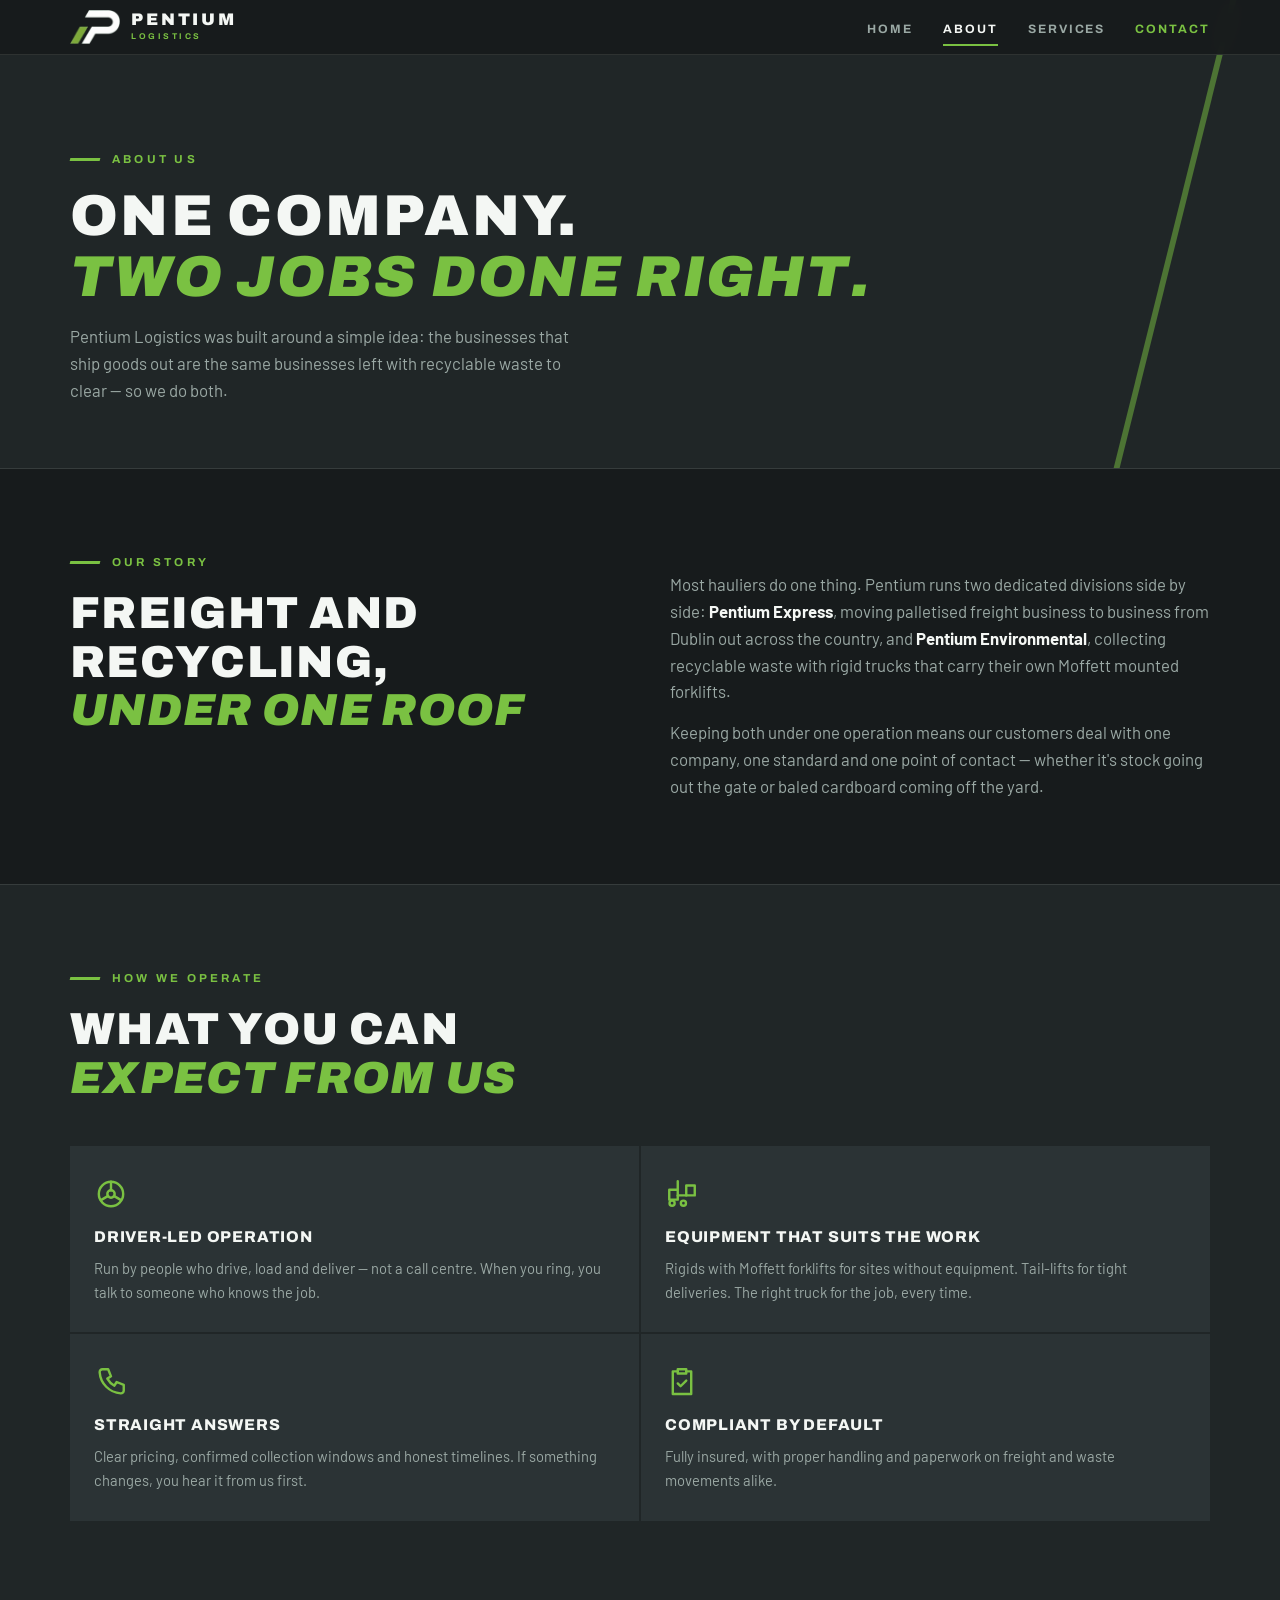
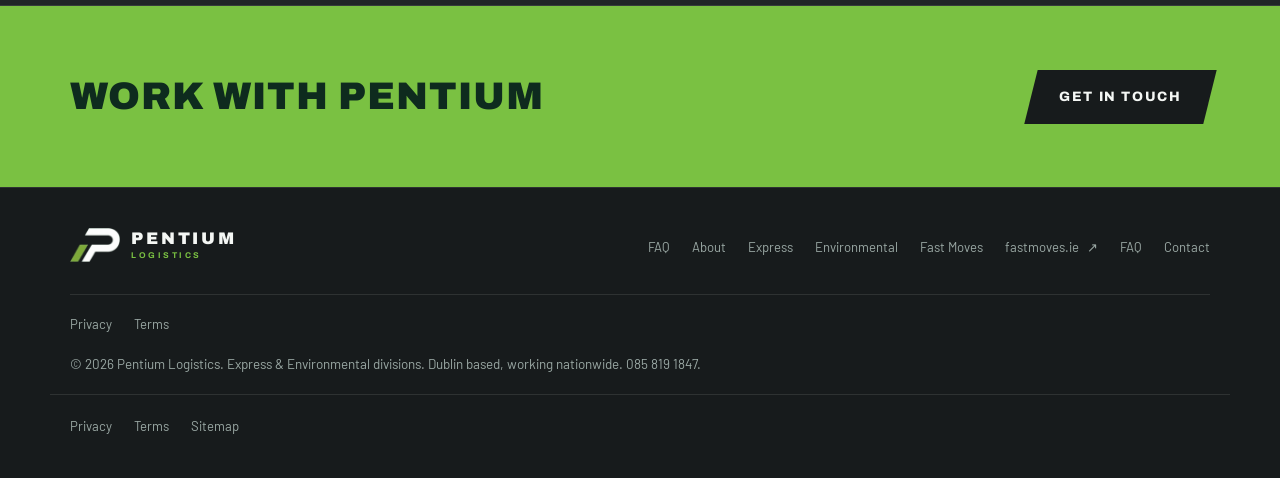
==== about.html @ 3af0d325 "Add Pentium Logistics website Ten-page static site for Pentium Logistics: pallet distribution, Moffe" ====
<!DOCTYPE html>
<html lang="en-IE">
<head>
<meta charset="utf-8">
<meta name="viewport" content="width=device-width, initial-scale=1.0, viewport-fit=cover">
<title>About Pentium Logistics | Own Fleet, Own Drivers, Dublin</title>
<meta name="description" content="Two divisions under one operation: palletised freight and recyclable waste logistics. Driver-led, fully insured, Dublin based and working nationwide.">
<link rel="canonical" href="https://www.pentiumlogistics.ie/about.html">
<meta name="theme-color" content="#171b1c">
<meta property="og:type" content="website">
<meta property="og:locale" content="en_IE">
<meta property="og:site_name" content="Pentium Logistics">
<meta property="og:title" content="About Pentium Logistics | Own Fleet, Own Drivers, Dublin">
<meta property="og:description" content="Two divisions under one operation: palletised freight and recyclable waste logistics. Driver-led, fully insured, Dublin based and working nationwide.">
<meta property="og:url" content="https://www.pentiumlogistics.ie/about.html">
<meta name="twitter:card" content="summary_large_image">
<link rel="icon" type="image/png" href="assets/favicon.png">
<link rel="preconnect" href="https://fonts.googleapis.com">
<link rel="preconnect" href="https://fonts.gstatic.com" crossorigin>
<link href="https://fonts.googleapis.com/css2?family=Archivo:wdth,wght@100,400..900;125,600..900&family=Barlow:wght@400;500;600&display=swap" rel="stylesheet">
<link rel="stylesheet" href="assets/styles.css">
<script type="application/ld+json">{
  "@context":"https://schema.org","@type":"LocalBusiness","@id":"https://www.pentiumlogistics.ie/#business",
  "name":"Pentium Logistics",
  "description":"B2B pallet distribution, Moffett collections and recyclable waste logistics. Dublin based, working nationwide.",
  "url":"https://www.pentiumlogistics.ie/","telephone":"+353858191847","email":"info@pentiumlogistics.ie",
  "address":{"@type":"PostalAddress","addressLocality":"Dublin","addressCountry":"IE"},
  "areaServed":{"@type":"Country","name":"Ireland"},
  "openingHoursSpecification":[{"@type":"OpeningHoursSpecification","dayOfWeek":["Monday","Tuesday","Wednesday","Thursday","Friday"],"opens":"08:00","closes":"18:00"}],
  "knowsAbout":["Pallet distribution","Moffett mounted forklift collections","Recyclable waste logistics","Tail lift delivery"]
}</script>
</head>
<body>
<a class="skip" href="#main">Skip to content</a>
<svg width="0" height="0" style="position:absolute" aria-hidden="true"><defs>
<g id="i-recycle"><g transform="translate(12,12)">
  <path d="M-7 4.2h7.6"/><path d="M0.6 4.2l-2.5-2.6M0.6 4.2l-2.5 2.6"/>
  <g transform="rotate(120)"><path d="M-7 4.2h7.6"/><path d="M0.6 4.2l-2.5-2.6M0.6 4.2l-2.5 2.6"/></g>
  <g transform="rotate(240)"><path d="M-7 4.2h7.6"/><path d="M0.6 4.2l-2.5-2.6M0.6 4.2l-2.5 2.6"/></g>
</g></g>
<g id="i-truck"><path d="M2 6h11v11H2z"/><path d="M13 10h4l4 4v3h-8z"/><circle cx="7" cy="18" r="2"/><circle cx="17" cy="18" r="2"/></g>
<g id="i-forklift"><path d="M9 3v13H3v-7h6"/><path d="M9 13h6"/><path d="M15 6h6v7h-6z"/><circle cx="5" cy="18.5" r="1.8"/><circle cx="13" cy="18.5" r="1.8"/></g>
<g id="i-swap"><path d="M3 8h15l-4-4"/><path d="M21 16H6l4 4"/></g>
<g id="i-shield"><path d="M12 3l7 3v5c0 4.6-3 7.7-7 9-4-1.3-7-4.4-7-9V6z"/><path d="M9 12l2 2 4-4"/></g>
<g id="i-wheel"><circle cx="12" cy="12" r="8.6"/><circle cx="12" cy="12" r="2.6"/><path d="M12 3.4v6M4.9 16.3l5.1-3M19.1 16.3l-5.1-3"/></g>
<g id="i-phone"><path d="M6 3h4l2 5-2.6 1.6a12.5 12.5 0 0 0 5 5L16 12l5 2v4a2 2 0 0 1-2.2 2A16 16 0 0 1 4 5.2 2 2 0 0 1 6 3z"/></g>
<g id="i-clipboard"><path d="M9 3h6v3H9z"/><path d="M9 4.5H5.5v16h13v-16H15"/><path d="M9 13l2 2 4-4"/></g>
<g id="i-store"><path d="M4.5 9.5h15v11h-15z"/><path d="M3 9.5L5 5h14l2 4.5"/><path d="M9.5 20.5v-6h5v6"/></g>
<g id="i-factory"><path d="M3 20.5V11l5.5 3.5V11L14 14.5V7h7v13.5z"/><path d="M17 11.5h2M17 15.5h2"/></g>
<g id="i-warehouse"><path d="M3.5 20.5V9L12 4l8.5 5v11.5z"/><path d="M8 20.5v-7h8v7"/><path d="M8 16.5h8"/></g>
<g id="i-pallet"><path d="M7.5 3.5h9v7h-9z"/><path d="M12 3.5v7"/><path d="M3 14h18M3 18.5h18M6 14v4.5M18 14v4.5"/></g>
<g id="i-home"><path d="M4 11l8-6.5 8 6.5v9.5H4z"/><path d="M10 20.5V15h4v5.5"/></g>
<g id="i-hardhat"><path d="M3.5 17.5h17"/><path d="M5.5 15.5v-2a6.5 6.5 0 0 1 13 0v2z"/><path d="M10 7.6V4.5h4v3.1"/></g>
<g id="i-phone2"><path d="M6 3h4l2 5-2.6 1.6a12.5 12.5 0 0 0 5 5L16 12l5 2v4a2 2 0 0 1-2.2 2A16 16 0 0 1 4 5.2 2 2 0 0 1 6 3z"/></g>
<g id="i-wa"><path d="M3.5 20.5l1.4-4.6A8.2 8.2 0 1 1 8.4 19z"/><path d="M8.6 8.4h1.6l1 2.3-1.1.8a5.6 5.6 0 0 0 2.4 2.4l.8-1.1 2.3 1v1.6c0 .6-.5 1.1-1.2 1a8 8 0 0 1-6.8-6.8c-.1-.7.4-1.2 1-1.2z"/></g>
<g id="i-mail"><path d="M3.5 5.5h17v13h-17z"/><path d="M3.5 6.5l8.5 6.5 8.5-6.5"/></g>
<g id="i-clock"><circle cx="12" cy="12" r="8.6"/><path d="M12 6.8V12l3.4 2.4"/></g>
<g id="i-question"><circle cx="12" cy="12" r="8.6"/><path d="M9.6 9.6a2.5 2.5 0 1 1 3.3 2.4c-.6.2-.9.8-.9 1.4v.5"/><path d="M12 17.2h.01"/></g>
</defs></svg>
<nav aria-label="Main">
  <div class="nav-in">
    <a class="logo" href="index.html" aria-label="Pentium Logistics home">
      <img src="assets/pentium-mark.png" alt="" width="106" height="72">
      <span class="word"><b>PENTIUM</b><i>LOGISTICS</i></span>
    </a>
    <button class="burger" aria-expanded="false" aria-label="Menu"><span></span><span></span><span></span></button>
    <ul class="nav-links">
      <li><a href="index.html">Home</a></li>
      <li><a href="about.html" class="on" aria-current="page">About</a></li>
      <li><a href="services.html">Services</a></li>
      <li class="cta"><a href="contact.html">Contact</a></li>
    </ul>
  </div>
</nav>

<main id="main">

<header class="page-head">
  <div class="wrap">
    <div class="eyebrow">About us</div>
    <h1>One company.<br><em>Two jobs done right.</em></h1>
    <p>Pentium Logistics was built around a simple idea: the businesses that ship goods out are the same businesses left with recyclable waste to clear &mdash; so we do both.</p>
  </div>
</header>

<section>
  <div class="wrap two">
    <div class="rv">
      <div class="eyebrow">Our story</div>
      <h2 class="sec">Freight and recycling,<br><em>under one roof</em></h2>
    </div>
    <div class="rv">
      <p class="lede" style="max-width:none">Most hauliers do one thing. Pentium runs two dedicated divisions side by side: <strong style="color:var(--white)">Pentium Express</strong>, moving palletised freight business to business from Dublin out across the country, and <strong style="color:var(--white)">Pentium Environmental</strong>, collecting recyclable waste with rigid trucks that carry their own Moffett mounted forklifts.</p>
      <p class="lede" style="max-width:none;margin-top:14px">Keeping both under one operation means our customers deal with one company, one standard and one point of contact &mdash; whether it's stock going out the gate or baled cardboard coming off the yard.</p>
    </div>
  </div>
</section>

<section class="sec-alt">
  <div class="wrap">
    <div class="rv">
      <div class="eyebrow">How we operate</div>
      <h2 class="sec">What you can<br><em>expect from us</em></h2>
    </div>
    <div class="cards c2">
      <div class="card rv"><svg class="ico" viewBox="0 0 24 24" aria-hidden="true"><use href="#i-wheel"/></svg><h3>Driver-led operation</h3><p>Run by people who drive, load and deliver &mdash; not a call centre. When you ring, you talk to someone who knows the job.</p></div>
      <div class="card rv"><svg class="ico" viewBox="0 0 24 24" aria-hidden="true"><use href="#i-forklift"/></svg><h3>Equipment that suits the work</h3><p>Rigids with Moffett forklifts for sites without equipment. Tail-lifts for tight deliveries. The right truck for the job, every time.</p></div>
      <div class="card rv"><svg class="ico" viewBox="0 0 24 24" aria-hidden="true"><use href="#i-phone"/></svg><h3>Straight answers</h3><p>Clear pricing, confirmed collection windows and honest timelines. If something changes, you hear it from us first.</p></div>
      <div class="card rv"><svg class="ico" viewBox="0 0 24 24" aria-hidden="true"><use href="#i-clipboard"/></svg><h3>Compliant by default</h3><p>Fully insured, with proper handling and paperwork on freight and waste movements alike.</p></div>
    </div>
  </div>
</section>

<div class="cta-band">
  <div class="wrap">
    <h2>Work with Pentium</h2>
    <a class="btn" href="contact.html"><span>Get in touch</span></a>
  </div>
</div>
</main>

<template id="quote-block">
<section class="sec-alt">
  <div class="wrap">
    <div class="rv">
      <div class="eyebrow">Get a price</div>
      <h2 class="sec">Need something moved?<br><em>Tell us what, where and when.</em></h2>
    </div>
    <div class="quote-wrap">
      <div class="rv">
        <p class="lede">Fill in what you know and send it straight to us on WhatsApp or by email. If it's urgent, ring &mdash; you'll get a person, not a queue.</p>
        <div class="reach">
          <a href="tel:+353858191847"><svg viewBox="0 0 24 24" aria-hidden="true"><use href="#i-phone2"/></svg><span><span class="k">Call</span><span class="v">085 819 1847</span></span></a>
          <a href="https://wa.me/353858191847" target="_blank" rel="noopener noreferrer"><svg viewBox="0 0 24 24" aria-hidden="true"><use href="#i-wa"/></svg><span><span class="k">WhatsApp or text</span><span class="v">085 819 1847</span></span></a>
          <a href="mailto:info@pentiumlogistics.ie"><svg viewBox="0 0 24 24" aria-hidden="true"><use href="#i-mail"/></svg><span><span class="k">Email</span><span class="v">info@pentiumlogistics.ie</span></span></a>
        </div>
      </div>

      <form class="qform2 rv" novalidate>
        <div class="qgrid">
          <label>Your name<input type="text" name="name" autocomplete="name"></label>
          <label>Phone number<input type="tel" name="phone" autocomplete="tel" placeholder="So we can ring you back"></label>
          <label>Collection Eircode / postcode<input type="text" name="from" placeholder="e.g. D12 AB34"></label>
          <label>Delivery Eircode / postcode<input type="text" name="to" placeholder="e.g. T12 CD56"></label>
          <label>Number of pallets / items<input type="text" name="qty" placeholder="e.g. 3 pallets"></label>
          <label>Dimensions<input type="text" name="dims" placeholder="L &times; W &times; H"></label>
          <label>Approximate weight<input type="text" name="weight" placeholder="e.g. 600 kg"></label>
          <label>Collection date<input type="date" name="date"></label>
          <label>Tail lift required?
            <select name="taillift"><option value="">Not sure</option><option>Yes</option><option>No</option></select>
          </label>
          <label>Moffett required?
            <select name="moffett"><option value="">Not sure</option><option>Yes</option><option>No</option></select>
          </label>
          <label class="full">Photo of the load <span class="hint">&mdash; optional. Pick it here as a reminder, then attach it to your WhatsApp message.</span>
            <input type="file" name="photo" accept="image/*">
          </label>
          <label class="full">Anything else we should know<textarea name="notes" placeholder="Access, timings, fragile goods, anything awkward"></textarea></label>
        </div>
        <p class="qerr" role="alert" hidden></p>
        <div class="qsend">
          <button type="button" class="btn btn-wa btn-big" data-send="wa"><span>Send on WhatsApp</span></button>
        </div>
        <p class="qnote">Fastest way to reach us &mdash; it opens WhatsApp with your details filled in, so you can check them before sending. Prefer email? <a href="#" data-send="mail">Send it by email instead</a>.</p>
        <div class="qdone" role="status" hidden>
          <b>Sent to WhatsApp.</b>
          <p>If WhatsApp didn't open, ring us on <a href="tel:+353858191847">085 819 1847</a> or email <a href="mailto:info@pentiumlogistics.ie">info@pentiumlogistics.ie</a>.</p>
        </div>
      </form>
    </div>
  </div>
</section>
</template>
<footer>
  <div class="wrap foot">
    <a class="logo" href="index.html" aria-label="Back to home">
      <img src="assets/pentium-mark.png" alt="">
      <span class="word"><b>PENTIUM</b><i>LOGISTICS</i></span>
    </a>
    <ul class="foot-nav">
      <li><a href="faq.html">FAQ</a></li>
      <li><a href="about.html">About</a></li>
      <li><a href="express.html">Express</a></li>
      <li><a href="environmental.html">Environmental</a></li>
      <li><a href="fast-moves.html">Fast Moves</a></li>
      <li><a class="ext" href="https://www.fastmoves.ie/" target="_blank" rel="noopener noreferrer">fastmoves.ie</a></li>
      <li><a href="faq.html">FAQ</a></li>
      <li><a href="contact.html">Contact</a></li>
    </ul>
    <ul class="foot-nav" style="width:100%;margin-top:14px;padding-top:14px;border-top:1px solid var(--edge)">
      <li><a href="privacy.html">Privacy</a></li>
      <li><a href="terms.html">Terms</a></li>
    </ul>
    <small>&copy; 2026 Pentium Logistics. Express &amp; Environmental divisions. Dublin based, working nationwide. 085 819 1847.</small>
  </div>
  <div class="wrap foot legal">
    <ul class="foot-nav">
      <li><a href="privacy.html">Privacy</a></li>
      <li><a href="terms.html">Terms</a></li>
      <li><a href="sitemap.xml">Sitemap</a></li>
    </ul>
  </div>
</footer>

<div class="callbar">
  <a class="c1" href="tel:+353858191847">Call</a>
  <a class="c2" href="https://wa.me/353858191847" target="_blank" rel="noopener noreferrer">WhatsApp</a>
  <a class="c3" href="contact.html">Get a quote</a>
</div>
<script src="assets/site.js"></script>
</body>
</html>
---- assets/styles.css ----
:root{
  /* graphite ground — grey carries the page, green is the accent */
  --graphite:#171b1c; --slate:#202627; --steel:#2b3335; --iron:#394345;
  --fog:#9aa8a4; --edge:rgba(244,247,244,.10);
  /* brand greens, used deliberately */
  --forest:#0e2b1e; --moss:#16402c; --green:#7ac142; --green-line:rgba(122,193,66,.28);
  /* light band */
  --paper:#e9ecea; --card:#f7f9f7; --ink-d:#141a1b; --ink-m:#5b6663; --rule:#d2d8d4;
  --white:#f4f7f4; --slash:-14deg;
}
*{margin:0;padding:0;box-sizing:border-box}
html,body{max-width:100%;overflow-x:hidden}
html{scroll-behavior:smooth}
body{background:var(--graphite);color:var(--white);font-family:'Barlow',sans-serif;font-size:17px;line-height:1.6;-webkit-font-smoothing:antialiased;-webkit-text-size-adjust:100%}
::selection{background:var(--green);color:var(--graphite)}
h1,h2,h3,.disp{font-family:'Archivo',sans-serif;overflow-wrap:break-word;text-wrap:balance}
img{max-width:100%;display:block}
a{color:inherit}
.wrap{width:100%;max-width:1180px;margin:0 auto;padding:0 20px}
.eyebrow{font-family:'Archivo',sans-serif;font-weight:700;font-size:.72rem;letter-spacing:.28em;text-transform:uppercase;color:var(--green);display:flex;align-items:center;gap:12px;margin-bottom:18px}
.eyebrow::before{content:"";width:30px;height:3px;background:var(--green);transform:skewX(var(--slash));flex:none}
.btn{display:inline-block;font-family:'Archivo',sans-serif;font-weight:800;font-size:.85rem;letter-spacing:.12em;text-transform:uppercase;padding:16px 28px;text-decoration:none;transform:skewX(var(--slash));transition:background .2s,color .2s,border-color .2s;border:0;cursor:pointer}
.btn span{display:inline-block;transform:skewX(calc(var(--slash)*-1))}
.btn-green{background:var(--green);color:var(--graphite)}
.btn-green:hover{background:var(--white)}

/* nav */
nav{position:fixed;inset:0 0 auto 0;z-index:50;background:rgba(23,27,28,.92);backdrop-filter:blur(10px);border-bottom:1px solid var(--edge)}
.nav-in{max-width:1180px;margin:0 auto;padding:10px 20px;display:flex;align-items:center;justify-content:space-between;gap:14px}
.logo{display:flex;align-items:center;gap:11px;text-decoration:none;flex:none}
.logo img{height:34px;width:auto}
.logo .word{display:flex;flex-direction:column;line-height:1}
.logo b{font-family:'Archivo',sans-serif;font-weight:900;font-size:1.05rem;letter-spacing:.17em}
.logo i{font-style:normal;font-family:'Archivo',sans-serif;font-size:.52rem;font-weight:700;letter-spacing:.3em;color:var(--green);margin-top:4px}
.nav-links{display:flex;gap:30px;list-style:none;align-items:center}
.nav-links a{font-family:'Archivo',sans-serif;font-size:.76rem;font-weight:700;letter-spacing:.16em;text-transform:uppercase;text-decoration:none;color:var(--fog);transition:color .2s;padding:8px 0}
.nav-links a:hover,.nav-links a:focus-visible{color:var(--green)}
.nav-links a.on{color:var(--white);border-bottom:2px solid var(--green)}
.nav-links .cta a{color:var(--green)}
.burger{display:none;background:none;border:0;cursor:pointer;padding:10px;margin-right:-10px}
.burger span{display:block;width:24px;height:2px;background:var(--white);margin:5px 0;transition:transform .25s,opacity .25s}
.burger[aria-expanded="true"] span:nth-child(1){transform:translateY(7px) rotate(45deg)}
.burger[aria-expanded="true"] span:nth-child(2){opacity:0}
.burger[aria-expanded="true"] span:nth-child(3){transform:translateY(-7px) rotate(-45deg)}
@media(max-width:860px){
  .burger{display:block}
  .nav-links{position:fixed;top:57px;left:0;right:0;background:var(--slate);border-bottom:1px solid var(--edge);flex-direction:column;gap:0;padding:8px 0 14px;display:none}
  .nav-links.open{display:flex}
  .nav-links li{width:100%;text-align:center}
  .nav-links a{display:block;padding:14px 0;font-size:.88rem}
  .nav-links a.on{border-bottom:0;color:var(--green)}
}

/* page header (inner pages) */
.page-head{padding:150px 0 64px;background:var(--slate);border-bottom:1px solid var(--edge);position:relative;overflow:hidden}
.page-head::after{content:"";position:absolute;top:0;bottom:0;right:8%;width:6px;background:var(--green);opacity:.5;transform:skewX(var(--slash))}
.page-head h1{font-weight:900;font-size:clamp(2rem,7vw,3.6rem);letter-spacing:.04em;text-transform:uppercase;line-height:1.05}
.page-head h1 em{font-style:italic;color:var(--green)}
.page-head p{margin-top:16px;color:var(--fog);max-width:56ch;font-size:1.05rem}

section{padding:84px 0}
h2.sec{font-weight:900;font-size:clamp(1.7rem,5vw,2.8rem);letter-spacing:.03em;text-transform:uppercase;line-height:1.08}
h2.sec em{font-style:italic;color:var(--green)}
.lede{margin-top:18px;color:var(--fog);font-size:1.05rem;max-width:52ch}

/* hero */
.hero{min-height:100svh;display:flex;flex-direction:column;position:relative;overflow:hidden;background:var(--graphite)}
.hero-brand{padding:104px 20px 30px;text-align:center;position:relative;z-index:3}
.hero-brand .kicker{font-family:'Archivo',sans-serif;font-size:.66rem;font-weight:700;letter-spacing:.3em;text-transform:uppercase;color:var(--fog);margin-bottom:12px}
.hero-brand h1{font-weight:900;font-stretch:125%;font-size:clamp(2.2rem,9vw,5rem);letter-spacing:.1em;line-height:1}
.hero-brand h1 em{font-style:italic;color:var(--green)}
.hero-brand .strap{margin-top:14px;font-family:'Archivo',sans-serif;font-size:clamp(.6rem,2vw,.92rem);font-weight:700;letter-spacing:.26em;text-transform:uppercase;color:var(--fog);max-width:48ch;margin-inline:auto;line-height:1.7}
.hero-brand .strap b{color:var(--green);font-weight:700;margin:0 .2em}
@media(max-width:600px){.hero-brand .strap{letter-spacing:.18em;line-height:2.1}}
.split{flex:1;display:flex;position:relative;min-height:460px}
.half{flex:1;position:relative;display:flex;align-items:flex-end;padding:50px 5vw 64px;text-decoration:none;color:var(--white);transition:flex .45s cubic-bezier(.4,0,.2,1);overflow:hidden}
.half:hover,.half:focus-visible{flex:1.3}
.half .bg{position:absolute;inset:0;transition:transform .6s ease}
.half:hover .bg{transform:scale(1.03)}
/* Express reads steel; Environmental reads green — the colour tells you which division you're in */
.half-x .bg{background:repeating-linear-gradient(76deg,transparent 0 90px,rgba(244,247,244,.03) 90px 92px),linear-gradient(160deg,#394345 0%,var(--steel) 55%,#1b2122 100%)}
.half-e .bg{background:repeating-linear-gradient(76deg,transparent 0 90px,rgba(122,193,66,.05) 90px 92px),linear-gradient(200deg,#1a4a2f 0%,var(--moss) 55%,var(--forest) 100%)}
.split::after{content:"";position:absolute;top:-4%;bottom:-4%;left:50%;width:9px;background:var(--green);transform:translateX(-50%) rotate(14deg);z-index:2;box-shadow:0 0 36px rgba(122,193,66,.35)}
.half-in{position:relative;z-index:1;max-width:430px}
.tagchip{font-family:'Archivo',sans-serif;font-size:.66rem;font-weight:800;letter-spacing:.24em;text-transform:uppercase;margin-bottom:13px;display:inline-block;padding:7px 13px;transform:skewX(var(--slash))}
.tagchip span{display:inline-block;transform:skewX(calc(var(--slash)*-1))}
.half-x .tagchip{background:var(--white);color:var(--graphite)}
.half-e .tagchip{background:var(--green);color:var(--forest)}
.half h2{font-weight:900;font-size:clamp(1.6rem,4.5vw,2.7rem);letter-spacing:.04em;line-height:1.08;text-transform:uppercase}
.half-e h2{color:var(--green)}
.half p{margin-top:12px;color:var(--fog);font-size:1rem;max-width:38ch}
.half-e p{color:#b6c9b8}
.half .go{margin-top:20px;display:inline-flex;align-items:center;gap:10px;font-family:'Archivo',sans-serif;font-size:.75rem;font-weight:800;letter-spacing:.18em;text-transform:uppercase;color:var(--white)}
.half-e .go{color:var(--green)}
.half .go::after{content:"\2192";transition:transform .2s}
.half:hover .go::after{transform:translateX(6px)}
@media(max-width:860px){
  .hero{min-height:auto}
  .split{flex-direction:column;min-height:0}
  .half{padding:40px 20px 46px}
  .half:hover,.half:focus-visible{flex:1}
  .split::after{bottom:auto;left:0;right:0;width:100%;height:7px;transform:none;top:calc(50% - 3px)}
}

/* ticker */
.ticker{overflow:hidden;background:var(--green);border-top:1px solid var(--green);border-bottom:1px solid var(--green)}
.ticker-in{display:flex;width:max-content;animation:roll 38s linear infinite}
.ticker span{font-family:'Archivo',sans-serif;font-weight:800;font-size:.72rem;letter-spacing:.22em;text-transform:uppercase;color:var(--forest);padding:12px 0;white-space:nowrap;display:flex;align-items:center}
.ticker span::after{content:"";width:14px;height:3px;background:var(--forest);opacity:.55;transform:skewX(var(--slash));margin:0 26px}
@keyframes roll{to{transform:translateX(-50%)}}
@media(prefers-reduced-motion:reduce){.ticker-in{animation:none}}

/* stat strip */
.strip{border-top:1px solid var(--edge);border-bottom:1px solid var(--edge);background:var(--slate)}
.strip .wrap{display:grid;grid-template-columns:repeat(3,1fr)}
.strip .cell{padding:30px 24px;border-left:1px solid var(--edge)}
.strip .cell:first-child{border-left:0}
.strip .num{font-family:'Archivo',sans-serif;font-weight:900;font-style:italic;font-size:2rem;color:var(--green);line-height:1}
.strip .lbl{margin-top:6px;font-size:.86rem;color:var(--fog)}
@media(max-width:860px){.strip .wrap{grid-template-columns:1fr}.strip .cell{border-left:0;border-top:1px solid var(--edge)}.strip .cell:first-child{border-top:0}}

/* two-col */
.two{display:grid;grid-template-columns:1fr 1fr;gap:60px;align-items:start}
@media(max-width:900px){.two{grid-template-columns:1fr;gap:40px}}

/* ---------- light band: the three areas ---------- */
.areas{background:var(--paper);color:var(--ink-d);border-top:1px solid var(--rule);border-bottom:1px solid var(--rule)}
.areas .eyebrow{color:#4d7d22}
.areas .eyebrow::before{background:#4d7d22}
.areas h2.sec em{color:#4d7d22}
.areas .lede{color:var(--ink-m)}
.area-grid{margin-top:46px;display:grid;grid-template-columns:repeat(3,1fr);gap:20px;align-items:start}
.area-grid.two-up{grid-template-columns:repeat(2,1fr);max-width:860px}
@media(max-width:900px){.area-grid,.area-grid.two-up{grid-template-columns:1fr}}
.area{background:var(--card);border:1px solid var(--rule);border-top:4px solid var(--rule);display:flex;flex-direction:column;transition:border-color .25s,box-shadow .25s,transform .25s;cursor:pointer}
.area:hover{border-top-color:var(--green);box-shadow:0 14px 30px rgba(20,26,27,.10);transform:translateY(-3px)}
.area.open{border-top-color:var(--green);box-shadow:0 14px 30px rgba(20,26,27,.10)}
.area-art{background:#eef1ee;padding:26px 24px 18px;display:flex;justify-content:center;border-bottom:1px solid var(--rule)}
.area-art svg{width:100%;max-width:190px;height:auto}
.area-body{padding:26px 24px 22px;display:flex;flex-direction:column;gap:10px;flex:1}
.area-tag{font-family:'Archivo',sans-serif;font-size:.6rem;font-weight:800;letter-spacing:.26em;text-transform:uppercase;color:var(--ink-m)}
.area h3{font-weight:900;font-size:1.24rem;letter-spacing:.02em;text-transform:uppercase;color:var(--ink-d);line-height:1.15;min-height:2.3em}
.area-sum{color:var(--ink-m);font-size:.96rem}
.area-btn{margin-top:auto;align-self:flex-start;background:none;border:0;cursor:pointer;font-family:'Archivo',sans-serif;font-size:.72rem;font-weight:800;letter-spacing:.18em;text-transform:uppercase;color:#3f6d1a;display:inline-flex;align-items:center;gap:9px;padding:10px 0 2px}
.area-btn .chev{width:9px;height:9px;border-right:2.5px solid currentColor;border-bottom:2.5px solid currentColor;transform:rotate(45deg) translate(-2px,-2px);transition:transform .3s}
.area.open .area-btn .chev{transform:rotate(-135deg) translate(-3px,-3px)}
.area-btn .lbl-more{display:inline}
.area-btn .lbl-less{display:none}
.area.open .area-btn .lbl-more{display:none}
.area.open .area-btn .lbl-less{display:inline}
.area-panel{display:grid;grid-template-rows:0fr;transition:grid-template-rows .35s ease}
.area.open .area-panel{grid-template-rows:1fr}
.area-panel-in{overflow:hidden}
.area-detail{padding:0 24px 26px;cursor:default}
.area-detail hr{border:0;border-top:1px solid var(--rule);margin:0 0 18px}
.area-detail h4{font-family:'Archivo',sans-serif;font-size:.64rem;font-weight:800;letter-spacing:.24em;text-transform:uppercase;color:var(--ink-m);margin-bottom:10px}
.area-detail ul{list-style:none;display:grid;gap:9px;margin-bottom:16px}
.area-detail li{position:relative;padding-left:19px;font-size:.94rem;color:var(--ink-m)}
.area-detail li::before{content:"";position:absolute;left:0;top:.62em;width:9px;height:3px;background:var(--green);transform:skewX(var(--slash))}
.area-detail li b{color:var(--ink-d);font-weight:600}
.area-detail p{font-size:.94rem;color:var(--ink-m);margin-bottom:16px}
.area-detail .go{font-family:'Archivo',sans-serif;font-size:.72rem;font-weight:800;letter-spacing:.18em;text-transform:uppercase;text-decoration:none;color:#3f6d1a;border-bottom:2px solid var(--green);padding-bottom:3px}
.area-detail .go:hover{color:var(--ink-d)}

/* service list */
.svc-list{list-style:none;display:grid;gap:2px}
.svc-list li{background:var(--slate);padding:20px 22px;display:grid;gap:4px;border-left:4px solid transparent;transition:border-color .2s,background .2s}
.svc-list li:hover{border-left-color:var(--green);background:var(--steel)}
.svc-list b{font-family:'Archivo',sans-serif;font-weight:800;letter-spacing:.05em;font-size:.93rem;text-transform:uppercase}
.svc-list span{color:var(--fog);font-size:.94rem}
.sec-alt{background:var(--slate);border-top:1px solid var(--edge);border-bottom:1px solid var(--edge)}
.sec-alt .svc-list li{background:var(--steel)}
.sec-alt .svc-list li:hover{background:var(--iron)}
/* the Environmental section keeps the brand green ground */
.sec-green{background:var(--forest);border-top:1px solid var(--green-line);border-bottom:1px solid var(--green-line)}
.sec-green .svc-list li{background:var(--moss)}
.sec-green .svc-list li:hover{background:#1a4a32}
.sec-green .lede{color:#b6c9b8}

/* cards */
.cards{display:grid;grid-template-columns:repeat(4,1fr);gap:2px;margin-top:44px}
.cards .card{background:var(--slate);padding:28px 24px;border-top:3px solid transparent;transition:border-color .2s,background .2s}
.cards .card:hover{border-top-color:var(--green);background:var(--steel)}

.cards .ico{width:34px;height:34px;color:var(--green);margin-bottom:13px;display:block}
.cards .ico use{fill:none;stroke:currentColor;stroke-width:1.7;stroke-linecap:round;stroke-linejoin:round}
.cards .glyph{font-family:'Archivo',sans-serif;font-weight:900;font-style:italic;color:var(--green);font-size:1.35rem;margin-bottom:10px}
.cards h3{font-size:.98rem;font-weight:800;letter-spacing:.05em;text-transform:uppercase;margin-bottom:8px}
.cards p{color:var(--fog);font-size:.92rem}
.cards.c2{grid-template-columns:1fr 1fr}
.sec-alt .cards .card{background:var(--steel)}
.sec-alt .cards .card:hover{background:var(--iron)}
@media(max-width:900px){.cards{grid-template-columns:1fr 1fr}}
@media(max-width:560px){.cards,.cards.c2{grid-template-columns:1fr}}

/* division wordmark */
.wordmark{background:var(--forest);border:1px solid var(--green-line);padding:26px 28px;margin-bottom:26px}
.wordmark img{width:100%;max-width:360px}

/* CTA band */
.cta-band{background:var(--green);color:var(--forest);padding:64px 0}
.cta-band .wrap{display:flex;align-items:center;justify-content:space-between;gap:26px;flex-wrap:wrap}
.cta-band h2{font-weight:900;font-size:clamp(1.5rem,4.5vw,2.4rem);text-transform:uppercase;letter-spacing:.03em;line-height:1.1}
.cta-band .btn{background:var(--graphite);color:var(--white)}
.cta-band .btn:hover{background:var(--steel)}

/* contact */
.c-lines{margin-top:30px;display:grid;gap:18px}
.c-lines .line{display:grid;gap:2px}
.c-lines .k{font-family:'Archivo',sans-serif;font-size:.66rem;font-weight:800;letter-spacing:.26em;text-transform:uppercase;color:var(--green)}
.c-lines .v{font-size:1.12rem;font-weight:600;text-decoration:none;overflow-wrap:anywhere}
a.v:hover{color:var(--green)}
.qform{background:var(--slate);padding:32px 26px;display:grid;gap:15px;border-top:5px solid var(--green)}
.qform label{display:grid;gap:6px;font-family:'Archivo',sans-serif;font-size:.66rem;font-weight:800;letter-spacing:.22em;text-transform:uppercase;color:var(--fog)}
.qform input,.qform select,.qform textarea{background:var(--steel);border:1px solid transparent;color:var(--white);padding:13px 14px;font-family:'Barlow',sans-serif;font-size:1rem;border-radius:0;width:100%}
.qform input:focus,.qform select:focus,.qform textarea:focus{outline:none;border-color:var(--green)}
.qform textarea{resize:vertical;min-height:110px}

/* footer */
footer{padding:40px 0;border-top:1px solid var(--edge);background:var(--graphite)}
.foot{display:flex;justify-content:space-between;align-items:center;gap:18px;flex-wrap:wrap}
.foot small{color:var(--fog);font-size:.84rem}
.foot-nav{display:flex;gap:22px;list-style:none;flex-wrap:wrap}
.foot-nav a{font-size:.82rem;color:var(--fog);text-decoration:none}
.foot-nav a:hover{color:var(--green)}

/* reveal */
.rv{opacity:0;transform:translateY(24px);transition:opacity .7s ease,transform .7s ease}
.rv.in{opacity:1;transform:none}
@media(prefers-reduced-motion:reduce){*{transition:none!important;animation:none!important}.rv{opacity:1;transform:none}html{scroll-behavior:auto}}
:focus-visible{outline:2px solid var(--green);outline-offset:3px}
.areas :focus-visible{outline-color:#3f6d1a}

/* services index */
.paths{display:grid;grid-template-columns:repeat(3,1fr);gap:2px;margin-top:44px}
@media(max-width:900px){.paths{grid-template-columns:1fr}}
.path{background:var(--slate);padding:34px 28px;display:flex;flex-direction:column;gap:12px;text-decoration:none;border-top:3px solid transparent;transition:background .25s,border-color .25s,transform .25s}
.path:hover{background:var(--steel);border-top-color:var(--green);transform:translateY(-3px)}
.path.env{background:var(--moss)}
.path.env:hover{background:#1a4a32}
.path .n{font-family:'Archivo',sans-serif;font-size:.6rem;font-weight:800;letter-spacing:.26em;text-transform:uppercase;color:var(--fog)}
.path h3{font-weight:900;font-size:1.3rem;letter-spacing:.03em;text-transform:uppercase;line-height:1.15}
.path.env h3{color:var(--green)}
.path p{color:var(--fog);font-size:.95rem}
.path .go{margin-top:auto;padding-top:14px;font-family:'Archivo',sans-serif;font-size:.72rem;font-weight:800;letter-spacing:.18em;text-transform:uppercase;color:var(--green);display:inline-flex;align-items:center;gap:9px}
.path .go::after{content:"\2192";transition:transform .2s}
.path:hover .go::after{transform:translateX(6px)}
/* division page headers */
.page-head.env{background:var(--forest)}
.page-head.env::after{opacity:.9}
.page-head .wordmark{max-width:340px;margin-bottom:24px}
.backlink{display:inline-flex;align-items:center;gap:9px;font-family:'Archivo',sans-serif;font-size:.7rem;font-weight:800;letter-spacing:.18em;text-transform:uppercase;color:var(--fog);text-decoration:none;margin-bottom:22px}
.backlink::before{content:"\2190"}
.backlink:hover{color:var(--green)}

/* van intro: dusk road scene, the van drives in then drags the page open behind it */
html.intro-on,html.intro-on body{overflow:hidden}
#intro{position:fixed;inset:0;z-index:200;overflow:hidden;background:linear-gradient(#06090a 0%,#0b1214 42%,#16241e 62%,#1d3226 70%,#1d3226 100%);animation:curtain 2.4s linear forwards;will-change:transform}
#intro .glow{position:absolute;left:0;right:0;bottom:30%;height:34vh;background:radial-gradient(58% 100% at 50% 100%,rgba(122,193,66,.34),rgba(122,193,66,.10) 42%,transparent 74%)}
#intro .skyline{position:absolute;left:0;right:0;bottom:30%;width:100%;height:16vh;fill:#050b0a;opacity:1}
#intro .stars{position:absolute;left:0;right:0;top:0;height:52%;background-image:radial-gradient(1.6px 1.6px at 12% 22%,rgba(244,247,244,.55),transparent),radial-gradient(1.4px 1.4px at 28% 12%,rgba(244,247,244,.4),transparent),radial-gradient(1.8px 1.8px at 46% 30%,rgba(244,247,244,.45),transparent),radial-gradient(1.4px 1.4px at 63% 16%,rgba(244,247,244,.35),transparent),radial-gradient(1.7px 1.7px at 78% 26%,rgba(244,247,244,.5),transparent),radial-gradient(1.4px 1.4px at 90% 14%,rgba(244,247,244,.32),transparent)}
#intro .ground{position:absolute;left:0;right:0;bottom:0;height:30%;background:linear-gradient(#242c2e,#151b1c);border-top:3px solid #38423f}
#intro .kerb{position:absolute;left:0;right:0;bottom:30%;height:8px;background:repeating-linear-gradient(90deg,#7ac142 0 26px,#2b3335 26px 52px);opacity:.30}
#intro .dashes{position:absolute;left:-60%;right:-60%;bottom:9%;height:8px;background:repeating-linear-gradient(90deg,rgba(244,247,244,.62) 0 70px,transparent 70px 170px);animation:dash .55s linear infinite}
#intro-van{position:fixed;bottom:14%;left:0;z-index:201;width:min(80vw,680px);animation:drive 2.4s linear forwards;pointer-events:none;will-change:transform}
#intro-van svg{width:100%;height:auto;display:block;filter:drop-shadow(0 22px 26px rgba(0,0,0,.55))}
#intro-van .wheel{transform-box:fill-box;transform-origin:center;animation:spin .38s linear infinite}
@keyframes dash{to{transform:translateX(-170px)}}
@keyframes drive{
  0%{transform:translateX(-135%);animation-timing-function:cubic-bezier(.16,.7,.4,1)}
  30%{transform:translateX(0);animation-timing-function:cubic-bezier(.5,0,.32,1)}
  100%{transform:translateX(101vw)}
}
@keyframes curtain{
  0%,30%{transform:translateX(0);animation-timing-function:cubic-bezier(.5,0,.32,1)}
  100%{transform:translateX(101vw)}
}
@keyframes spin{to{transform:rotate(360deg)}}
@media(prefers-reduced-motion:reduce){#intro,#intro-van{display:none}}

/* sister company */
.btn-ghost{border:2px solid rgba(244,247,244,.45);color:var(--white)}
.btn-ghost:hover{border-color:var(--green);color:var(--green)}
.sister{background:var(--slate);border-top:1px solid var(--edge);border-bottom:1px solid var(--edge)}
.sister-grid{display:grid;grid-template-columns:1.05fr .95fr;gap:48px;align-items:center;margin-top:34px}
@media(max-width:900px){.sister-grid{grid-template-columns:1fr;gap:32px}}
.sister-card{display:block;text-decoration:none;background:var(--graphite);border:1px solid var(--edge);transition:border-color .25s,transform .25s,box-shadow .25s}
.sister-card:hover{border-color:var(--green);transform:translateY(-4px);box-shadow:0 18px 40px rgba(0,0,0,.38)}
.sister-card .shot{overflow:hidden;border-bottom:1px solid var(--edge)}
.sister-card .shot img{width:100%;transition:transform .55s ease}
.sister-card:hover .shot img{transform:scale(1.035)}
.sister-body{padding:22px 24px 24px;display:grid;gap:11px}
.sister-body .row{display:flex;align-items:center;justify-content:space-between;gap:14px}
.brk{font-family:'Archivo',sans-serif;font-weight:800;font-size:.82rem;letter-spacing:.2em;text-transform:uppercase;color:var(--green)}
.arrow{color:var(--green);font-size:1.15rem;line-height:1;transition:transform .2s}
.sister-card:hover .arrow{transform:translate(4px,-4px)}
.sister-body p{color:var(--fog);font-size:.95rem}
.visit{font-family:'Archivo',sans-serif;font-size:.72rem;font-weight:800;letter-spacing:.16em;text-transform:uppercase;color:var(--white);border-bottom:2px solid var(--green);padding-bottom:3px;justify-self:start}
.ext{display:inline-flex;align-items:center;gap:8px}
.ext::after{content:"\2197"}

/* hero CTA row */
.hero-cta{display:flex;gap:12px;justify-content:center;flex-wrap:wrap;margin-top:26px}
.hero-cta .btn{padding:14px 24px;font-size:.8rem}
.btn-wa{background:#25d366;color:#08301a}
.btn-wa:hover{background:#4ae287}
.btn-line{border:2px solid var(--green);color:var(--green)}
.btn-line:hover{background:var(--green);color:var(--forest)}

/* fleet */
.fleet{display:grid;grid-template-columns:repeat(5,1fr);gap:2px;margin-top:44px}
@media(max-width:1000px){.fleet{grid-template-columns:repeat(2,1fr)}}
@media(max-width:560px){.fleet{grid-template-columns:1fr}}
.fleet-card{background:var(--slate);padding:22px 20px 24px;display:flex;flex-direction:column;gap:10px;border-top:3px solid transparent;transition:background .2s,border-color .2s}
.fleet-card:hover{background:var(--steel);border-top-color:var(--green)}
.fleet-card svg{width:100%;height:auto;max-width:170px}
.fleet-card h3{font-size:.9rem;font-weight:800;letter-spacing:.05em;text-transform:uppercase}
.fleet-card p{color:var(--fog);font-size:.88rem}

/* industries */
.inds{display:grid;grid-template-columns:repeat(3,1fr);gap:2px;margin-top:44px}
@media(max-width:760px){.inds{grid-template-columns:1fr 1fr}}
@media(max-width:480px){.inds{grid-template-columns:1fr}}
.ind{background:var(--slate);padding:24px 22px;display:flex;align-items:center;gap:16px;border-left:3px solid transparent;transition:background .2s,border-color .2s}
.ind:hover{background:var(--steel);border-left-color:var(--green)}
.ind svg{width:30px;height:30px;color:var(--green);flex:none}
.ind svg use{fill:none;stroke:currentColor;stroke-width:1.7;stroke-linecap:round;stroke-linejoin:round}
.ind b{font-family:'Archivo',sans-serif;font-weight:800;font-size:.92rem;letter-spacing:.04em;text-transform:uppercase}

/* quote block */
.quote-wrap{display:grid;grid-template-columns:.85fr 1.15fr;gap:48px;align-items:start;margin-top:34px}
@media(max-width:900px){.quote-wrap{grid-template-columns:1fr;gap:30px}}
.reach{display:grid;gap:12px;margin-top:24px}
.reach a{display:flex;align-items:center;gap:14px;background:var(--slate);padding:16px 18px;text-decoration:none;border-left:3px solid var(--green);transition:background .2s,transform .2s}
.reach a:hover{background:var(--steel);transform:translateX(3px)}
.reach .k{font-family:'Archivo',sans-serif;font-size:.6rem;font-weight:800;letter-spacing:.24em;text-transform:uppercase;color:var(--fog);display:block}
.reach .v{font-family:'Archivo',sans-serif;font-weight:800;font-size:1rem;letter-spacing:.03em}
.reach svg{width:26px;height:26px;color:var(--green);flex:none}
.reach svg use{fill:none;stroke:currentColor;stroke-width:1.7;stroke-linecap:round;stroke-linejoin:round}
.qform2{background:var(--slate);border-top:5px solid var(--green);padding:30px 26px}
.qgrid{display:grid;grid-template-columns:1fr 1fr;gap:15px}
@media(max-width:620px){.qgrid{grid-template-columns:1fr}}
.qgrid .full{grid-column:1/-1}
.qform2 label{display:grid;gap:6px;font-family:'Archivo',sans-serif;font-size:.62rem;font-weight:800;letter-spacing:.2em;text-transform:uppercase;color:var(--fog)}
.qform2 input,.qform2 select,.qform2 textarea{background:var(--steel);border:1px solid transparent;color:var(--white);padding:12px 13px;font-family:'Barlow',sans-serif;font-size:1rem;border-radius:0;width:100%}
.qform2 input:focus,.qform2 select:focus,.qform2 textarea:focus{outline:none;border-color:var(--green)}
.qform2 textarea{resize:vertical;min-height:84px}
.qform2 input[type=file]{padding:9px;font-size:.85rem;color:var(--fog)}
.hint{font-family:'Barlow',sans-serif;font-size:.78rem;letter-spacing:0;text-transform:none;color:var(--fog);font-weight:400}
.qsend{display:flex;gap:12px;flex-wrap:wrap;margin-top:20px}
.qnote{margin-top:14px;font-size:.82rem;color:var(--fog)}

/* slim sister line */
.sister-slim{background:var(--slate);border-top:1px solid var(--edge);border-bottom:1px solid var(--edge);padding:26px 0}
.sister-slim .wrap{display:flex;align-items:center;justify-content:space-between;gap:18px;flex-wrap:wrap}
.sister-slim p{color:var(--fog);font-size:.96rem}
.sister-slim b{color:var(--white);font-family:'Archivo',sans-serif;font-weight:800;letter-spacing:.04em}
.sister-slim a.out{font-family:'Archivo',sans-serif;font-size:.74rem;font-weight:800;letter-spacing:.16em;text-transform:uppercase;color:var(--green);text-decoration:none;border-bottom:2px solid var(--green);padding-bottom:3px;white-space:nowrap}
.sister-slim a.out:hover{color:var(--white)}

/* sticky mobile action bar */
.callbar{display:none}
@media(max-width:860px){
  .callbar{display:grid;grid-template-columns:1fr 1fr 1fr;position:fixed;left:0;right:0;bottom:0;z-index:90;border-top:1px solid var(--edge)}
  .callbar a{padding:14px 4px;text-align:center;font-family:'Archivo',sans-serif;font-size:.68rem;font-weight:800;letter-spacing:.12em;text-transform:uppercase;text-decoration:none}
  .callbar .c1{background:var(--graphite);color:var(--white)}
  .callbar .c2{background:#25d366;color:#08301a}
  .callbar .c3{background:var(--green);color:var(--forest)}
  footer{padding-bottom:76px}
}

.btn-big{padding:18px 34px;font-size:.9rem}
.qerr{margin-top:16px;background:rgba(224,96,58,.12);border-left:3px solid #e0603a;color:#f0b9a8;padding:11px 14px;font-size:.9rem}
.qnote a{color:var(--green);text-decoration:underline;text-underline-offset:3px}
.qnote a:hover{color:var(--white)}
.qdone{margin-top:18px;background:var(--forest);border-left:3px solid var(--green);padding:16px 18px}
.qdone b{font-family:'Archivo',sans-serif;letter-spacing:.04em;text-transform:uppercase;font-size:.86rem;color:var(--green)}
.qdone p{margin-top:6px;color:var(--fog);font-size:.9rem}
.qdone a{color:var(--white);text-decoration:underline;text-underline-offset:3px}
.field-bad input,.field-bad select{border-color:#e0603a!important}
.skip{position:absolute;left:-9999px;top:0;z-index:300;background:var(--green);color:var(--forest);padding:12px 18px;font-family:'Archivo',sans-serif;font-weight:800;letter-spacing:.14em;text-transform:uppercase;font-size:.78rem;text-decoration:none}
.skip:focus{left:8px;top:8px}
/* long-form legal / prose pages */
.prose{max-width:70ch}
.prose h2{font-family:'Archivo',sans-serif;font-weight:900;font-size:1.15rem;letter-spacing:.04em;text-transform:uppercase;margin:38px 0 12px;color:var(--white)}
.prose h2:first-of-type{margin-top:0}
.prose p{color:var(--fog);margin-bottom:14px}
.prose a{color:var(--green);text-decoration:underline;text-underline-offset:3px}
.prose .nowrap{white-space:nowrap}
.note-box{background:var(--slate);border-left:3px solid var(--green);padding:16px 18px;margin-bottom:34px;font-size:.92rem}
.note-box b{color:var(--white)}

/* FAQ */
.faq-list{display:grid;gap:2px;max-width:820px}
.faq-list .area{cursor:default}
.faq-list .area:hover{transform:none;box-shadow:none;border-top-color:var(--rule)}
.faq-list .area-body{gap:8px}
.faq-list h3{font-weight:900;font-size:1.05rem;letter-spacing:.01em;text-transform:none;color:var(--ink-d);min-height:0}
.faq-list .area-sum{font-size:.97rem}

/* testimonial block, when there are real ones to show */
blockquote.card p{font-size:1.02rem;color:var(--white);font-style:italic}
blockquote.card cite{display:block;margin-top:12px;font-family:'Archivo',sans-serif;font-style:normal;font-size:.7rem;font-weight:800;letter-spacing:.18em;text-transform:uppercase;color:var(--green)}

/* footer legal row */
.foot.legal{margin-top:18px;padding-top:16px;border-top:1px solid var(--edge);justify-content:flex-start}


/* long-form legal / prose pages */
.prose{max-width:70ch}
.prose h2{font-family:'Archivo',sans-serif;font-weight:900;font-size:1.15rem;letter-spacing:.04em;text-transform:uppercase;margin:38px 0 12px;color:var(--white)}
.prose h2:first-of-type{margin-top:0}
.prose p{color:var(--fog);margin-bottom:14px}
.prose a{color:var(--green);text-decoration:underline;text-underline-offset:3px}
.prose .nowrap{white-space:nowrap}
.note-box{background:var(--slate);border-left:3px solid var(--green);padding:16px 18px;margin-bottom:34px;font-size:.92rem}
.note-box b{color:var(--white)}

/* FAQ */
.faq-list{display:grid;gap:2px;max-width:820px}
.faq-list .area{cursor:default}
.faq-list .area:hover{transform:none;box-shadow:none;border-top-color:var(--rule)}
.faq-list .area-body{gap:8px}
.faq-list h3{font-weight:900;font-size:1.05rem;letter-spacing:.01em;text-transform:none;color:var(--ink-d);min-height:0}
.faq-list .area-sum{font-size:.97rem}

/* testimonial block, when there are real ones to show */
blockquote.card p{font-size:1.02rem;color:var(--white);font-style:italic}
blockquote.card cite{display:block;margin-top:12px;font-family:'Archivo',sans-serif;font-style:normal;font-size:.7rem;font-weight:800;letter-spacing:.18em;text-transform:uppercase;color:var(--green)}

/* footer legal row */
.foot.legal{margin-top:18px;padding-top:16px;border-top:1px solid var(--edge);justify-content:flex-start}
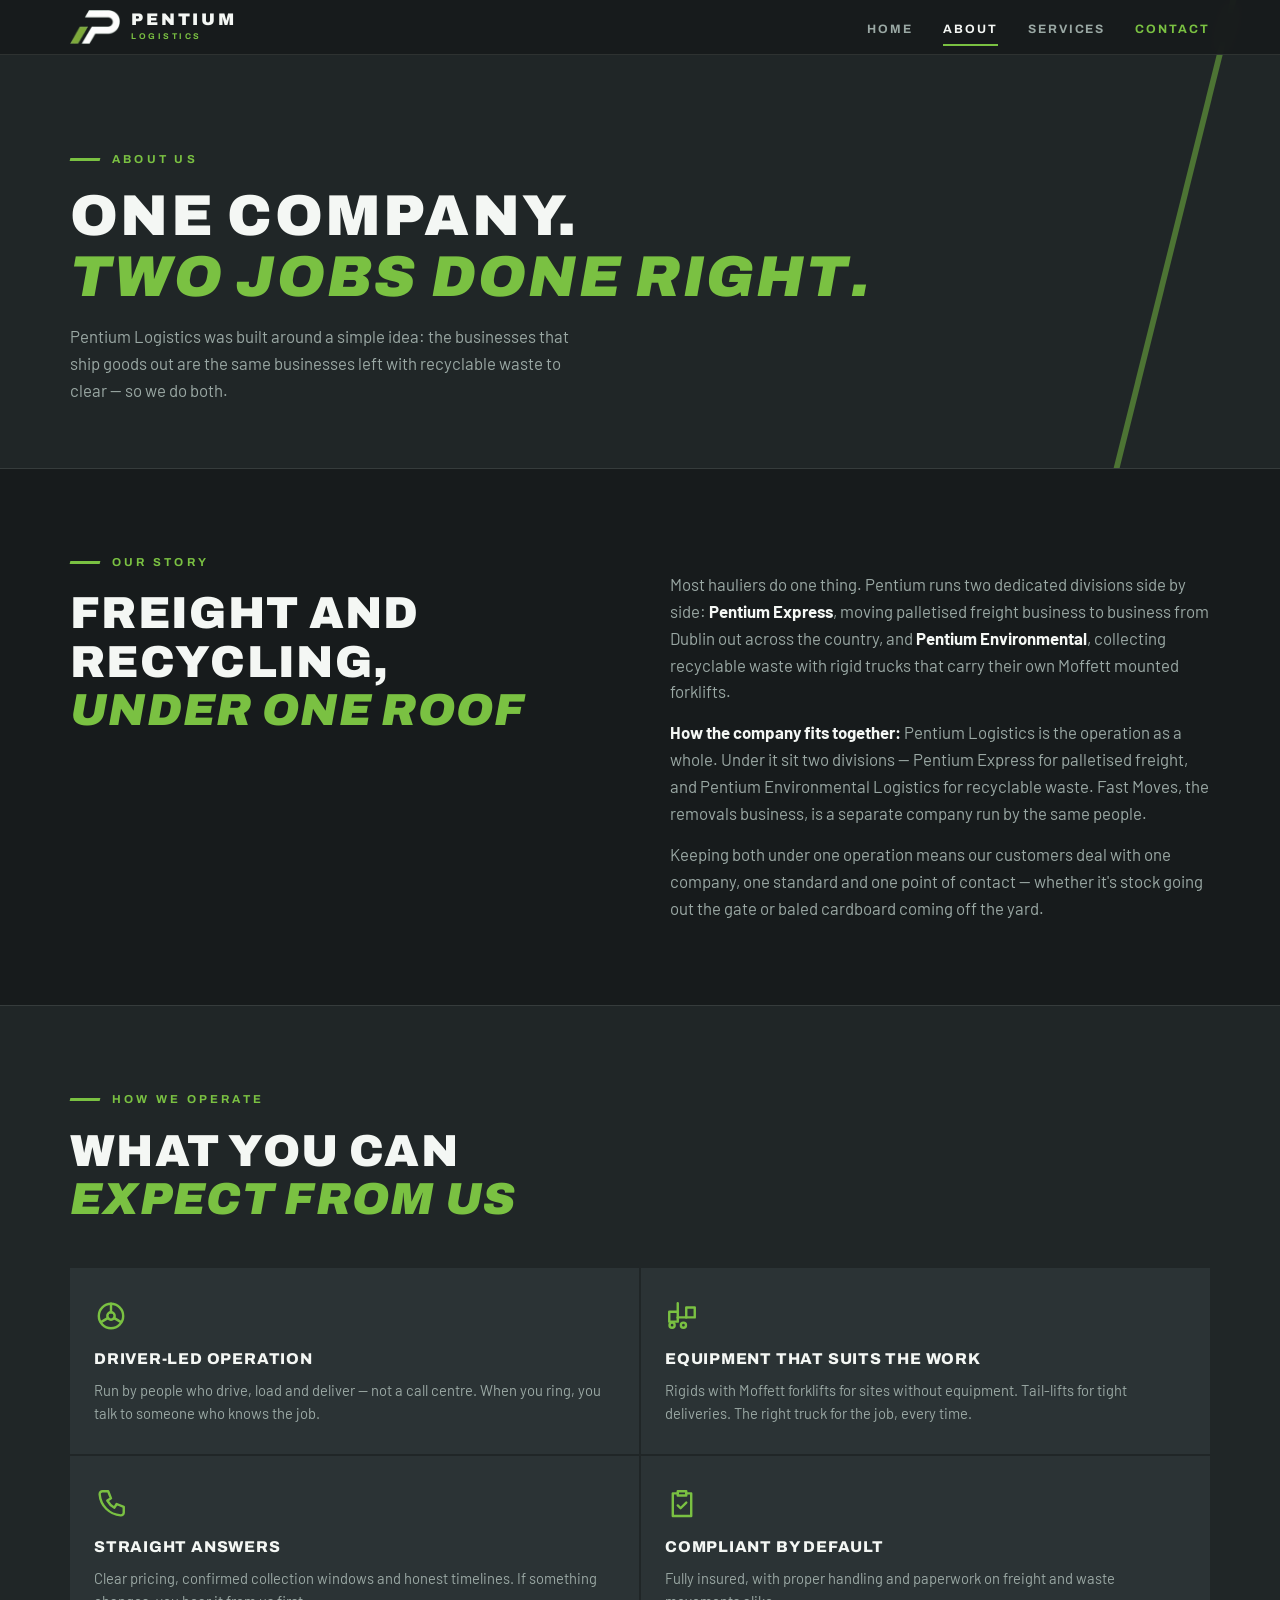
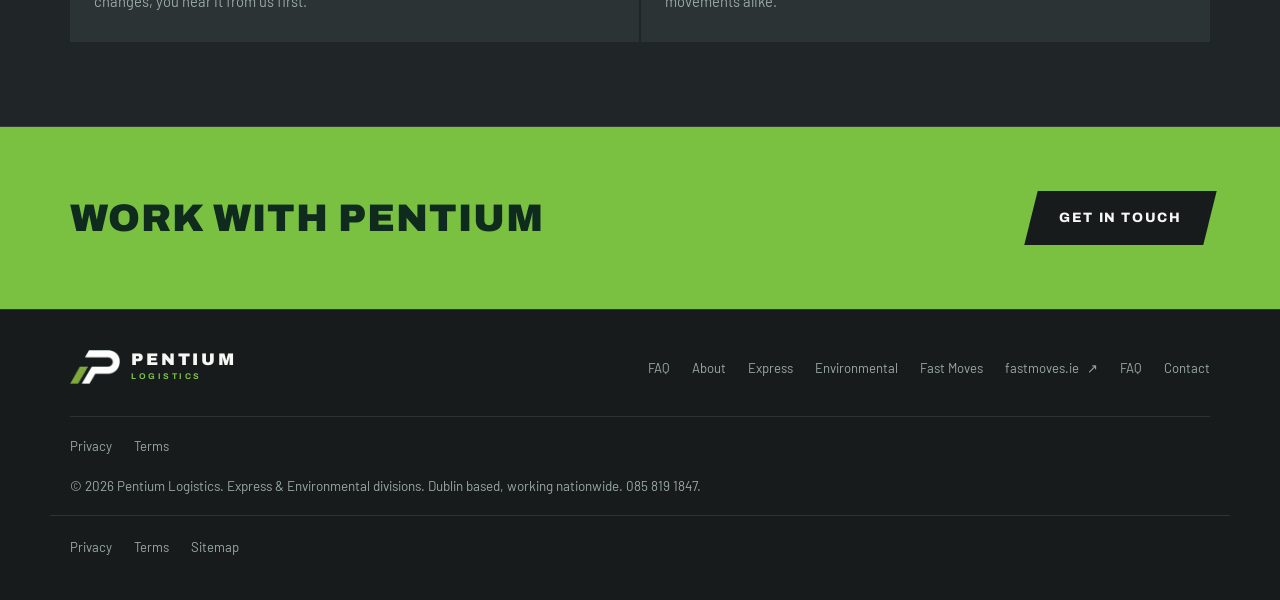
==== commit 989b6089: "Finish the legal pages, render the quote form server-side, fix geography Addresses an external revie" ====
--- a/about.html
+++ b/about.html
@@ -5,14 +5,14 @@
 <meta name="viewport" content="width=device-width, initial-scale=1.0, viewport-fit=cover">
 <title>About Pentium Logistics | Own Fleet, Own Drivers, Dublin</title>
 <meta name="description" content="Two divisions under one operation: palletised freight and recyclable waste logistics. Driver-led, fully insured, Dublin based and working nationwide.">
-<link rel="canonical" href="https://www.pentiumlogistics.ie/about.html">
+<link rel="canonical" href="https://pentium-3.vercel.app/about.html">
 <meta name="theme-color" content="#171b1c">
 <meta property="og:type" content="website">
 <meta property="og:locale" content="en_IE">
 <meta property="og:site_name" content="Pentium Logistics">
 <meta property="og:title" content="About Pentium Logistics | Own Fleet, Own Drivers, Dublin">
 <meta property="og:description" content="Two divisions under one operation: palletised freight and recyclable waste logistics. Driver-led, fully insured, Dublin based and working nationwide.">
-<meta property="og:url" content="https://www.pentiumlogistics.ie/about.html">
+<meta property="og:url" content="https://pentium-3.vercel.app/about.html">
 <meta name="twitter:card" content="summary_large_image">
 <link rel="icon" type="image/png" href="assets/favicon.png">
 <link rel="preconnect" href="https://fonts.googleapis.com">
@@ -20,10 +20,10 @@
 <link href="https://fonts.googleapis.com/css2?family=Archivo:wdth,wght@100,400..900;125,600..900&family=Barlow:wght@400;500;600&display=swap" rel="stylesheet">
 <link rel="stylesheet" href="assets/styles.css">
 <script type="application/ld+json">{
-  "@context":"https://schema.org","@type":"LocalBusiness","@id":"https://www.pentiumlogistics.ie/#business",
+  "@context":"https://schema.org","@type":"LocalBusiness","@id":"https://pentium-3.vercel.app/#business",
   "name":"Pentium Logistics",
   "description":"B2B pallet distribution, Moffett collections and recyclable waste logistics. Dublin based, working nationwide.",
-  "url":"https://www.pentiumlogistics.ie/","telephone":"+353858191847","email":"info@pentiumlogistics.ie",
+  "url":"https://pentium-3.vercel.app/","telephone":"+353858191847","email":"info@pentiumlogistics.ie",
   "address":{"@type":"PostalAddress","addressLocality":"Dublin","addressCountry":"IE"},
   "areaServed":{"@type":"Country","name":"Ireland"},
   "openingHoursSpecification":[{"@type":"OpeningHoursSpecification","dayOfWeek":["Monday","Tuesday","Wednesday","Thursday","Friday"],"opens":"08:00","closes":"18:00"}],
@@ -91,6 +91,7 @@
     </div>
     <div class="rv">
       <p class="lede" style="max-width:none">Most hauliers do one thing. Pentium runs two dedicated divisions side by side: <strong style="color:var(--white)">Pentium Express</strong>, moving palletised freight business to business from Dublin out across the country, and <strong style="color:var(--white)">Pentium Environmental</strong>, collecting recyclable waste with rigid trucks that carry their own Moffett mounted forklifts.</p>
+      <p class="lede" style="max-width:none;margin-top:14px"><strong style="color:var(--white)">How the company fits together:</strong> Pentium Logistics is the operation as a whole. Under it sit two divisions &mdash; Pentium Express for palletised freight, and Pentium Environmental Logistics for recyclable waste. Fast Moves, the removals business, is a separate company run by the same people.</p>
       <p class="lede" style="max-width:none;margin-top:14px">Keeping both under one operation means our customers deal with one company, one standard and one point of contact &mdash; whether it's stock going out the gate or baled cardboard coming off the yard.</p>
     </div>
   </div>
@@ -119,58 +120,7 @@
 </div>
 </main>
 
-<template id="quote-block">
-<section class="sec-alt">
-  <div class="wrap">
-    <div class="rv">
-      <div class="eyebrow">Get a price</div>
-      <h2 class="sec">Need something moved?<br><em>Tell us what, where and when.</em></h2>
-    </div>
-    <div class="quote-wrap">
-      <div class="rv">
-        <p class="lede">Fill in what you know and send it straight to us on WhatsApp or by email. If it's urgent, ring &mdash; you'll get a person, not a queue.</p>
-        <div class="reach">
-          <a href="tel:+353858191847"><svg viewBox="0 0 24 24" aria-hidden="true"><use href="#i-phone2"/></svg><span><span class="k">Call</span><span class="v">085 819 1847</span></span></a>
-          <a href="https://wa.me/353858191847" target="_blank" rel="noopener noreferrer"><svg viewBox="0 0 24 24" aria-hidden="true"><use href="#i-wa"/></svg><span><span class="k">WhatsApp or text</span><span class="v">085 819 1847</span></span></a>
-          <a href="mailto:info@pentiumlogistics.ie"><svg viewBox="0 0 24 24" aria-hidden="true"><use href="#i-mail"/></svg><span><span class="k">Email</span><span class="v">info@pentiumlogistics.ie</span></span></a>
-        </div>
-      </div>
 
-      <form class="qform2 rv" novalidate>
-        <div class="qgrid">
-          <label>Your name<input type="text" name="name" autocomplete="name"></label>
-          <label>Phone number<input type="tel" name="phone" autocomplete="tel" placeholder="So we can ring you back"></label>
-          <label>Collection Eircode / postcode<input type="text" name="from" placeholder="e.g. D12 AB34"></label>
-          <label>Delivery Eircode / postcode<input type="text" name="to" placeholder="e.g. T12 CD56"></label>
-          <label>Number of pallets / items<input type="text" name="qty" placeholder="e.g. 3 pallets"></label>
-          <label>Dimensions<input type="text" name="dims" placeholder="L &times; W &times; H"></label>
-          <label>Approximate weight<input type="text" name="weight" placeholder="e.g. 600 kg"></label>
-          <label>Collection date<input type="date" name="date"></label>
-          <label>Tail lift required?
-            <select name="taillift"><option value="">Not sure</option><option>Yes</option><option>No</option></select>
-          </label>
-          <label>Moffett required?
-            <select name="moffett"><option value="">Not sure</option><option>Yes</option><option>No</option></select>
-          </label>
-          <label class="full">Photo of the load <span class="hint">&mdash; optional. Pick it here as a reminder, then attach it to your WhatsApp message.</span>
-            <input type="file" name="photo" accept="image/*">
-          </label>
-          <label class="full">Anything else we should know<textarea name="notes" placeholder="Access, timings, fragile goods, anything awkward"></textarea></label>
-        </div>
-        <p class="qerr" role="alert" hidden></p>
-        <div class="qsend">
-          <button type="button" class="btn btn-wa btn-big" data-send="wa"><span>Send on WhatsApp</span></button>
-        </div>
-        <p class="qnote">Fastest way to reach us &mdash; it opens WhatsApp with your details filled in, so you can check them before sending. Prefer email? <a href="#" data-send="mail">Send it by email instead</a>.</p>
-        <div class="qdone" role="status" hidden>
-          <b>Sent to WhatsApp.</b>
-          <p>If WhatsApp didn't open, ring us on <a href="tel:+353858191847">085 819 1847</a> or email <a href="mailto:info@pentiumlogistics.ie">info@pentiumlogistics.ie</a>.</p>
-        </div>
-      </form>
-    </div>
-  </div>
-</section>
-</template>
 <footer>
   <div class="wrap foot">
     <a class="logo" href="index.html" aria-label="Back to home">
--- a/assets/styles.css
+++ b/assets/styles.css
@@ -72,7 +72,7 @@
 .hero-brand .strap{margin-top:14px;font-family:'Archivo',sans-serif;font-size:clamp(.6rem,2vw,.92rem);font-weight:700;letter-spacing:.26em;text-transform:uppercase;color:var(--fog);max-width:48ch;margin-inline:auto;line-height:1.7}
 .hero-brand .strap b{color:var(--green);font-weight:700;margin:0 .2em}
 @media(max-width:600px){.hero-brand .strap{letter-spacing:.18em;line-height:2.1}}
-.split{flex:1;display:flex;position:relative;min-height:460px}
+.split{flex:1;display:flex;position:relative;min-height:460px;overflow:hidden}
 .half{flex:1;position:relative;display:flex;align-items:flex-end;padding:50px 5vw 64px;text-decoration:none;color:var(--white);transition:flex .45s cubic-bezier(.4,0,.2,1);overflow:hidden}
 .half:hover,.half:focus-visible{flex:1.3}
 .half .bg{position:absolute;inset:0;transition:transform .6s ease}
@@ -405,6 +405,19 @@
 /* footer legal row */
 .foot.legal{margin-top:18px;padding-top:16px;border-top:1px solid var(--edge);justify-content:flex-start}
 
+/* fleet photography */
+.fleet{grid-template-columns:repeat(3,1fr);align-items:start}
+@media(max-width:1000px){.fleet{grid-template-columns:repeat(2,1fr)}}
+@media(max-width:600px){.fleet{grid-template-columns:1fr}}
+.fleet-card{padding:0;overflow:hidden;gap:0}
+.fleet-card img{width:100%;height:auto;display:block;transition:transform .55s ease}
+.fleet-card:hover img{transform:scale(1.04)}
+.fleet-card figcaption{padding:20px 22px 24px;display:flex;flex-direction:column;gap:8px}
+.fleet-banner{margin-top:40px;border-top:4px solid var(--green);overflow:hidden}
+.fleet-banner img{width:100%;display:block;height:auto}
+.photo-band{overflow:hidden;border-bottom:4px solid var(--green)}
+.photo-band img{width:100%;display:block;height:auto}
+
 
 /* long-form legal / prose pages */
 .prose{max-width:70ch}
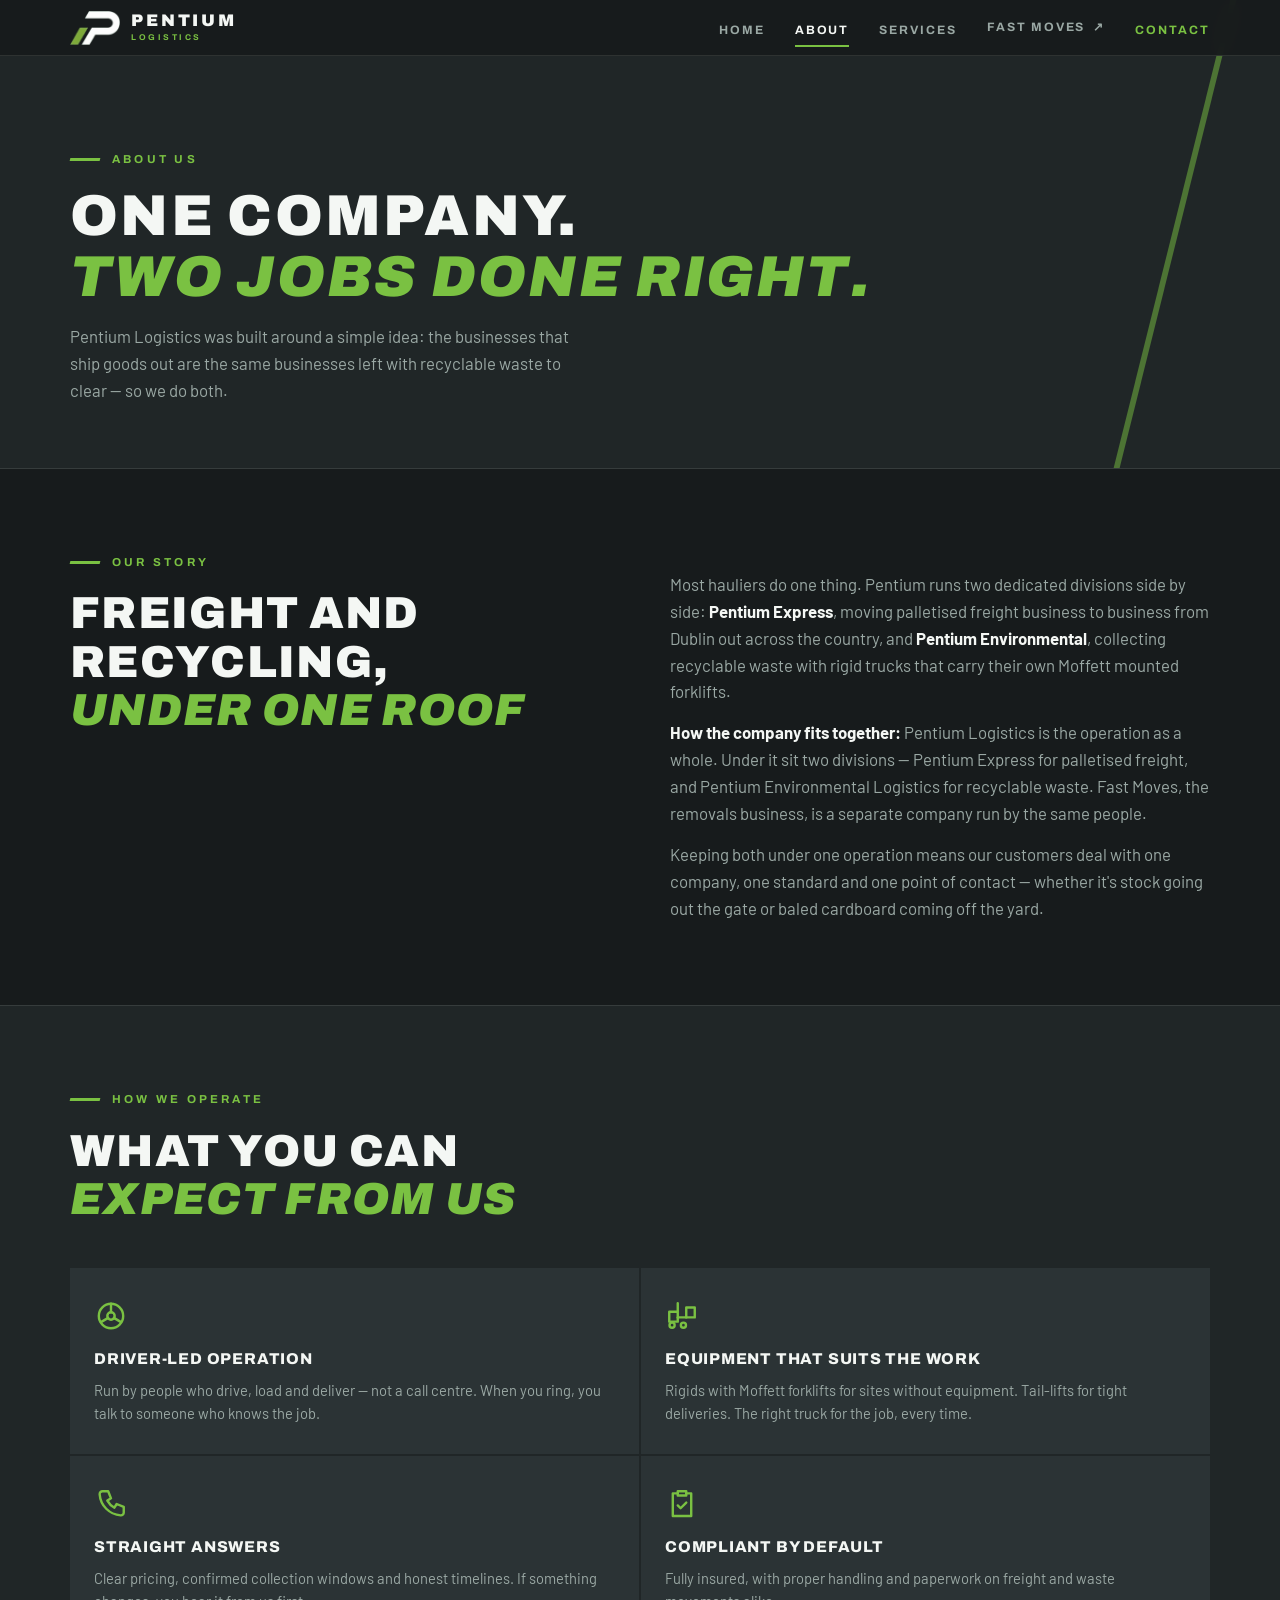
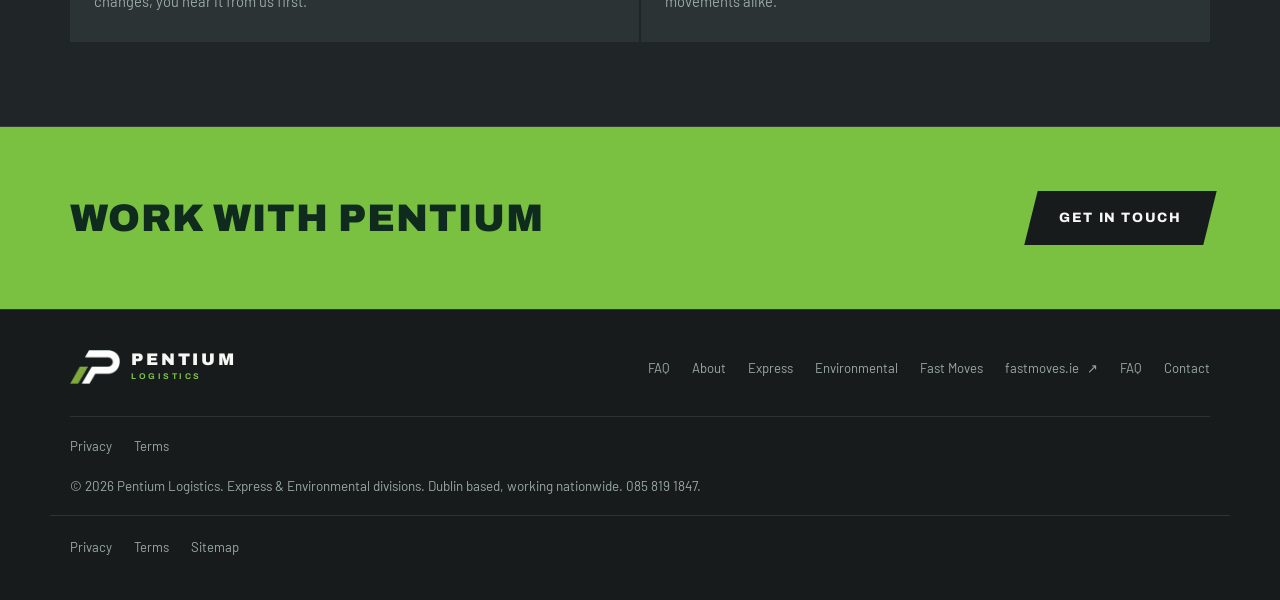
==== commit 23bc34ff: "Intro animation: the van now drives a lap of Ireland Replaces the roadside scene. The map outline is" ====
--- a/about.html
+++ b/about.html
@@ -68,6 +68,7 @@
       <li><a href="index.html">Home</a></li>
       <li><a href="about.html" class="on" aria-current="page">About</a></li>
       <li><a href="services.html">Services</a></li>
+      <li><a class="ext" href="https://www.fastmoves.ie/" target="_blank" rel="noopener noreferrer">Fast Moves</a></li>
       <li class="cta"><a href="contact.html">Contact</a></li>
     </ul>
   </div>
--- a/assets/styles.css
+++ b/assets/styles.css
@@ -205,8 +205,8 @@
 .cta-band .btn:hover{background:var(--steel)}
 
 /* contact */
-.c-lines{margin-top:30px;display:grid;gap:18px}
-.c-lines .line{display:grid;gap:2px}
+.c-lines{margin-top:30px;display:grid;gap:26px}
+.c-lines .line{display:grid;gap:7px}
 .c-lines .k{font-family:'Archivo',sans-serif;font-size:.66rem;font-weight:800;letter-spacing:.26em;text-transform:uppercase;color:var(--green)}
 .c-lines .v{font-size:1.12rem;font-weight:600;text-decoration:none;overflow-wrap:anywhere}
 a.v:hover{color:var(--green)}
@@ -253,30 +253,32 @@
 .backlink::before{content:"\2190"}
 .backlink:hover{color:var(--green)}
 
-/* van intro: dusk road scene, the van drives in then drags the page open behind it */
+/* intro: the van drives a lap of Ireland, then the map pans off and the site is there */
 html.intro-on,html.intro-on body{overflow:hidden}
-#intro{position:fixed;inset:0;z-index:200;overflow:hidden;background:linear-gradient(#06090a 0%,#0b1214 42%,#16241e 62%,#1d3226 70%,#1d3226 100%);animation:curtain 2.4s linear forwards;will-change:transform}
-#intro .glow{position:absolute;left:0;right:0;bottom:30%;height:34vh;background:radial-gradient(58% 100% at 50% 100%,rgba(122,193,66,.34),rgba(122,193,66,.10) 42%,transparent 74%)}
-#intro .skyline{position:absolute;left:0;right:0;bottom:30%;width:100%;height:16vh;fill:#050b0a;opacity:1}
-#intro .stars{position:absolute;left:0;right:0;top:0;height:52%;background-image:radial-gradient(1.6px 1.6px at 12% 22%,rgba(244,247,244,.55),transparent),radial-gradient(1.4px 1.4px at 28% 12%,rgba(244,247,244,.4),transparent),radial-gradient(1.8px 1.8px at 46% 30%,rgba(244,247,244,.45),transparent),radial-gradient(1.4px 1.4px at 63% 16%,rgba(244,247,244,.35),transparent),radial-gradient(1.7px 1.7px at 78% 26%,rgba(244,247,244,.5),transparent),radial-gradient(1.4px 1.4px at 90% 14%,rgba(244,247,244,.32),transparent)}
-#intro .ground{position:absolute;left:0;right:0;bottom:0;height:30%;background:linear-gradient(#242c2e,#151b1c);border-top:3px solid #38423f}
-#intro .kerb{position:absolute;left:0;right:0;bottom:30%;height:8px;background:repeating-linear-gradient(90deg,#7ac142 0 26px,#2b3335 26px 52px);opacity:.30}
-#intro .dashes{position:absolute;left:-60%;right:-60%;bottom:9%;height:8px;background:repeating-linear-gradient(90deg,rgba(244,247,244,.62) 0 70px,transparent 70px 170px);animation:dash .55s linear infinite}
-#intro-van{position:fixed;bottom:14%;left:0;z-index:201;width:min(80vw,680px);animation:drive 2.4s linear forwards;pointer-events:none;will-change:transform}
-#intro-van svg{width:100%;height:auto;display:block;filter:drop-shadow(0 22px 26px rgba(0,0,0,.55))}
-#intro-van .wheel{transform-box:fill-box;transform-origin:center;animation:spin .38s linear infinite}
-@keyframes dash{to{transform:translateX(-170px)}}
-@keyframes drive{
-  0%{transform:translateX(-135%);animation-timing-function:cubic-bezier(.16,.7,.4,1)}
-  30%{transform:translateX(0);animation-timing-function:cubic-bezier(.5,0,.32,1)}
-  100%{transform:translateX(101vw)}
-}
-@keyframes curtain{
-  0%,30%{transform:translateX(0);animation-timing-function:cubic-bezier(.5,0,.32,1)}
-  100%{transform:translateX(101vw)}
-}
-@keyframes spin{to{transform:rotate(360deg)}}
-@media(prefers-reduced-motion:reduce){#intro,#intro-van{display:none}}
+#intro{position:fixed;inset:0;z-index:200;display:flex;flex-direction:column;align-items:center;justify-content:center;gap:20px;
+  background:radial-gradient(ellipse 70% 60% at 50% 45%,#15281d 0%,#0c1413 55%,#080c0d 100%);
+  animation:curtain 3s cubic-bezier(.6,0,.3,1) forwards;will-change:transform}
+#intro .ie-map{height:min(56vh,430px);width:auto;max-width:82vw;overflow:visible}
+.ie-outline{fill:rgba(122,193,66,.07);stroke:#7ac142;stroke-width:2.4;stroke-linejoin:round;
+  stroke-dasharray:1900;stroke-dashoffset:1900;animation:draw .8s ease-out forwards}
+.ie-route{fill:none;stroke:rgba(244,247,244,.5);stroke-width:1.8;stroke-linecap:round;stroke-dasharray:6 7;
+  opacity:0;animation:routein .5s ease-out .45s forwards}
+.ie-city{fill:#f4f7f4;opacity:0;animation:pop .4s ease-out forwards}
+.ie-city.c1{animation-delay:.7s}.ie-city.c2{animation-delay:.95s}.ie-city.c3{animation-delay:1.2s}
+.ie-city.c4{animation-delay:1.45s}.ie-city.c5{animation-delay:1.7s}.ie-city.c6{animation-delay:1.95s}
+.ie-hub{fill:#7ac142}
+.ie-label{fill:#7ac142;font-family:'Archivo',sans-serif;font-size:11px;font-weight:800;letter-spacing:1.6px;
+  opacity:0;animation:pop .5s ease-out .8s forwards}
+.van-flip{transform-box:fill-box;transform-origin:center;animation:vanflip 1.9s linear .55s forwards}
+.intro-word{font-family:'Archivo',sans-serif;font-size:clamp(.6rem,2.2vw,.78rem);font-weight:800;letter-spacing:.3em;
+  text-transform:uppercase;color:var(--fog);opacity:0;animation:pop .6s ease-out 1.9s forwards;text-align:center;padding:0 20px}
+.intro-word b{color:var(--green);font-weight:800}
+@keyframes draw{to{stroke-dashoffset:0}}
+@keyframes routein{to{opacity:1}}
+@keyframes pop{from{opacity:0}to{opacity:1}}
+@keyframes vanflip{0%,17%{transform:scaleX(1)}18%,57%{transform:scaleX(-1)}58%,100%{transform:scaleX(1)}}
+@keyframes curtain{0%,80%{transform:translateX(0)}100%{transform:translateX(101vw)}}
+@media(prefers-reduced-motion:reduce){#intro{display:none}}
 
 /* sister company */
 .btn-ghost{border:2px solid rgba(244,247,244,.45);color:var(--white)}
@@ -370,6 +372,8 @@
 }
 
 .btn-big{padding:18px 34px;font-size:.9rem}
+.btn-quiet{border:1px solid rgba(244,247,244,.34);color:var(--fog);padding:13px 22px;font-size:.76rem}
+.btn-quiet:hover{border-color:var(--green);color:var(--green)}
 .qerr{margin-top:16px;background:rgba(224,96,58,.12);border-left:3px solid #e0603a;color:#f0b9a8;padding:11px 14px;font-size:.9rem}
 .qnote a{color:var(--green);text-decoration:underline;text-underline-offset:3px}
 .qnote a:hover{color:var(--white)}
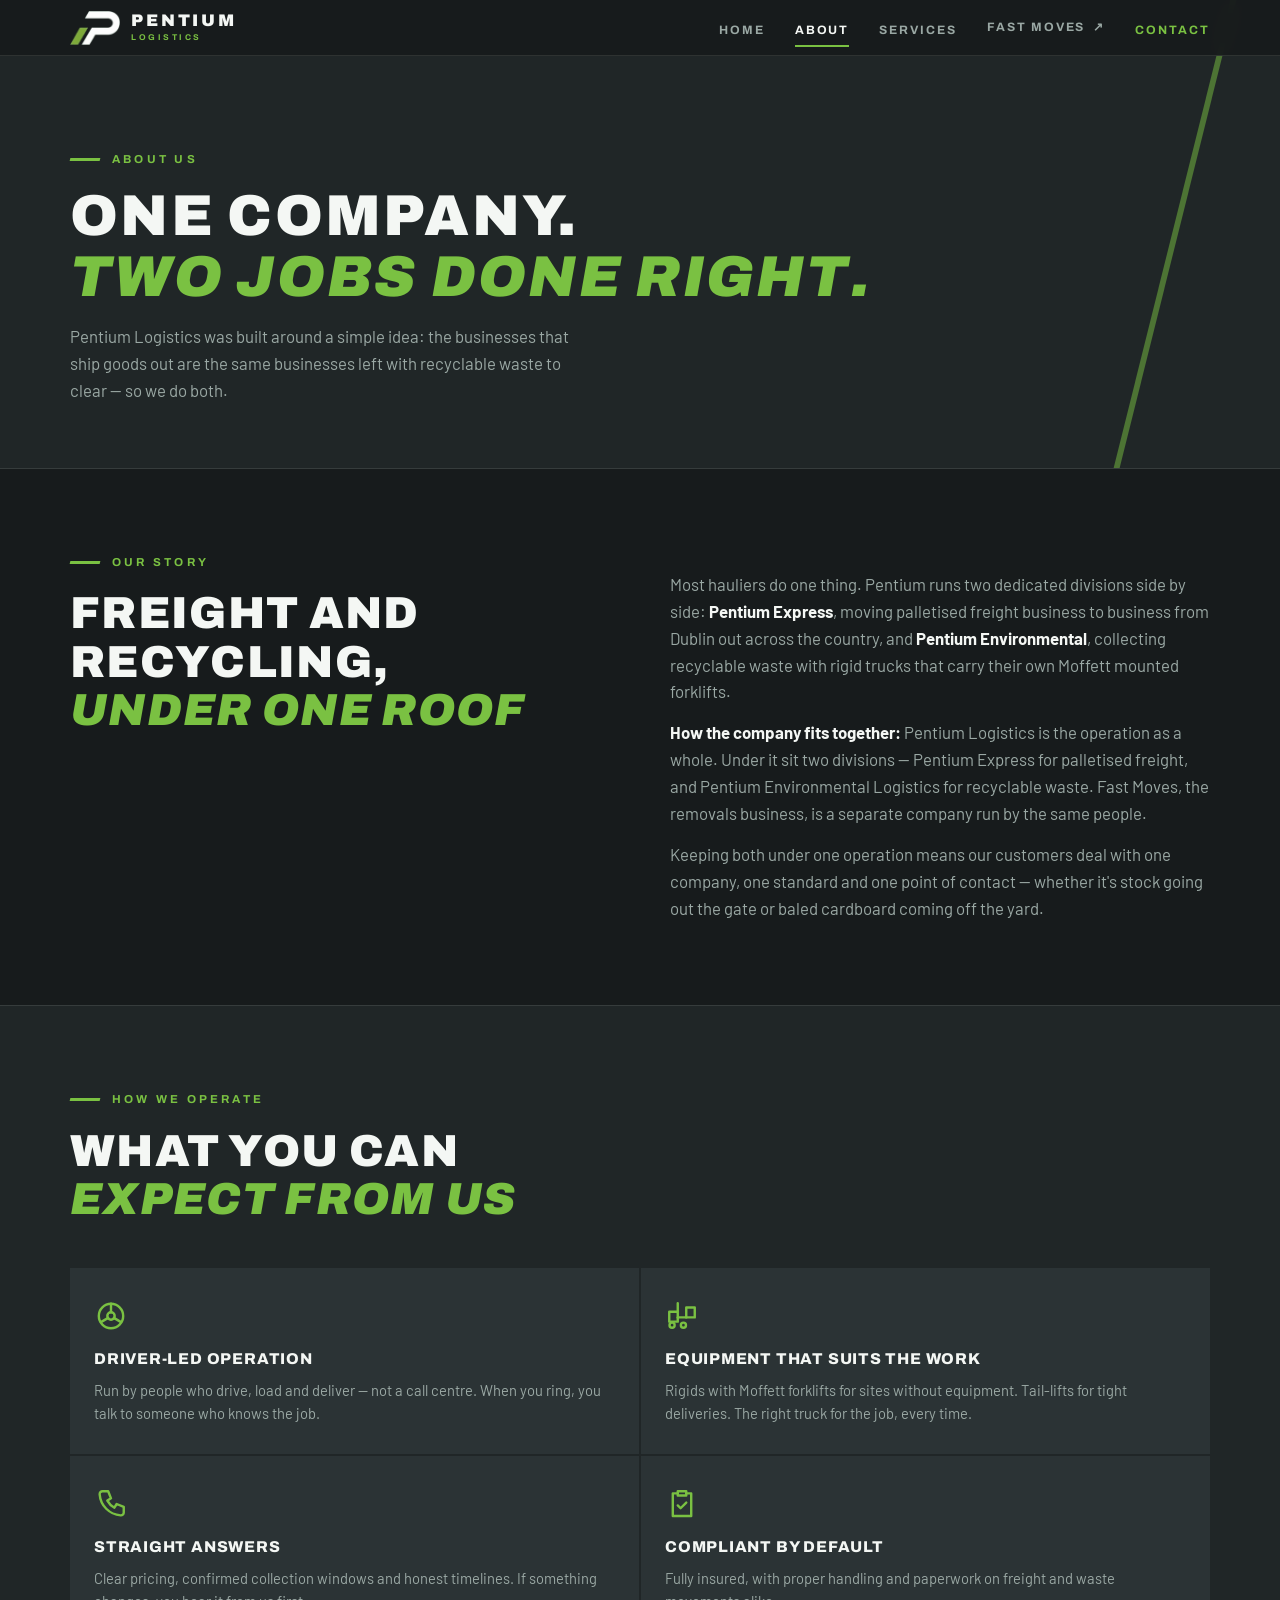
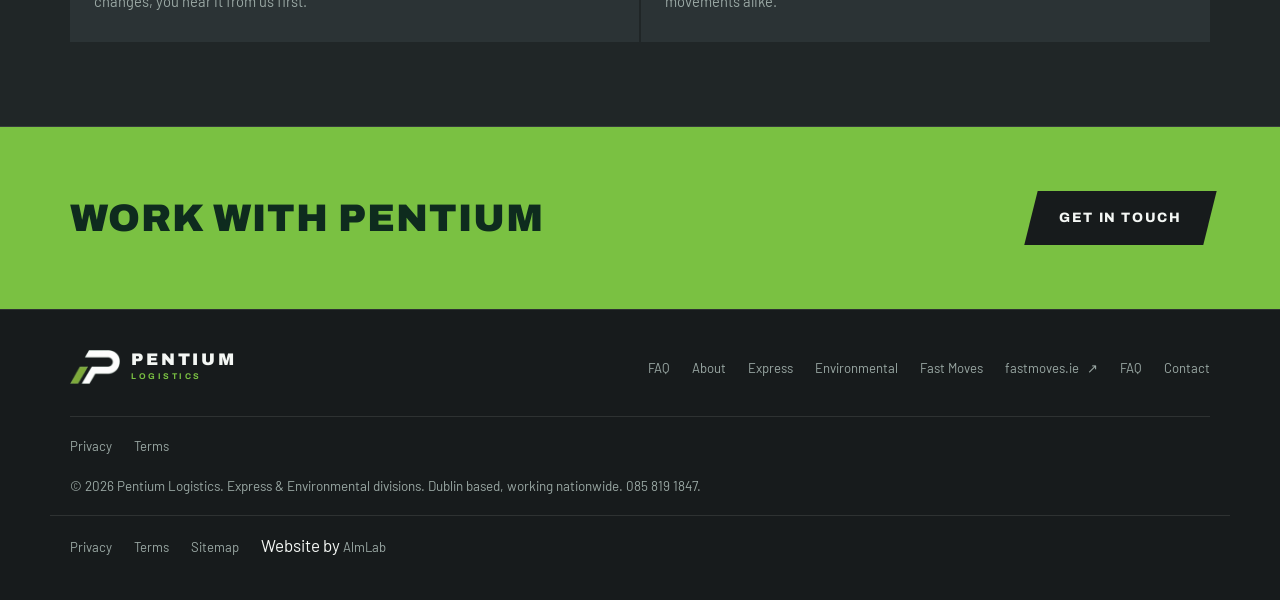
==== commit bf2e6a4a: "Add 'Website by AlmLab' footer credit Co-Authored-By: Claude Fable 5.1 <noreply@anthropic.com> Claud" ====
--- a/about.html
+++ b/about.html
@@ -149,6 +149,7 @@
       <li><a href="privacy.html">Privacy</a></li>
       <li><a href="terms.html">Terms</a></li>
       <li><a href="sitemap.xml">Sitemap</a></li>
+      <li>Website by <a href="https://almlabmarketing.com" target="_blank" rel="noopener">AlmLab</a></li>
     </ul>
   </div>
 </footer>
--- a/assets/styles.css
+++ b/assets/styles.css
@@ -253,31 +253,38 @@
 .backlink::before{content:"\2190"}
 .backlink:hover{color:var(--green)}
 
-/* intro: the van drives a lap of Ireland, then the map pans off and the site is there */
+/* intro: the van comes in off the top-left corner, laps the country and finishes in Dublin */
 html.intro-on,html.intro-on body{overflow:hidden}
-#intro{position:fixed;inset:0;z-index:200;display:flex;flex-direction:column;align-items:center;justify-content:center;gap:20px;
+#intro{position:fixed;inset:0;z-index:200;display:flex;flex-direction:column;align-items:center;justify-content:center;gap:22px;
   background:radial-gradient(ellipse 70% 60% at 50% 45%,#15281d 0%,#0c1413 55%,#080c0d 100%);
-  animation:curtain 3s cubic-bezier(.6,0,.3,1) forwards;will-change:transform}
-#intro .ie-map{height:min(56vh,430px);width:auto;max-width:82vw;overflow:visible}
-.ie-outline{fill:rgba(122,193,66,.07);stroke:#7ac142;stroke-width:2.4;stroke-linejoin:round;
-  stroke-dasharray:1900;stroke-dashoffset:1900;animation:draw .8s ease-out forwards}
-.ie-route{fill:none;stroke:rgba(244,247,244,.5);stroke-width:1.8;stroke-linecap:round;stroke-dasharray:6 7;
-  opacity:0;animation:routein .5s ease-out .45s forwards}
-.ie-city{fill:#f4f7f4;opacity:0;animation:pop .4s ease-out forwards}
-.ie-city.c1{animation-delay:.7s}.ie-city.c2{animation-delay:.95s}.ie-city.c3{animation-delay:1.2s}
-.ie-city.c4{animation-delay:1.45s}.ie-city.c5{animation-delay:1.7s}.ie-city.c6{animation-delay:1.95s}
-.ie-hub{fill:#7ac142}
-.ie-label{fill:#7ac142;font-family:'Archivo',sans-serif;font-size:11px;font-weight:800;letter-spacing:1.6px;
-  opacity:0;animation:pop .5s ease-out .8s forwards}
-.van-flip{transform-box:fill-box;transform-origin:center;animation:vanflip 1.9s linear .55s forwards}
+  animation:curtain 3.3s cubic-bezier(.72,0,.22,1) forwards;will-change:transform}
+#intro .ie-map{height:min(56vh,430px);width:auto;max-width:88vw;overflow:hidden}
+.ie-outline{fill:rgba(122,193,66,.13);stroke:#7ac142;stroke-width:2.1;stroke-linejoin:round;stroke-linecap:round;
+  stroke-dasharray:1 1;stroke-dashoffset:1;animation:draw .85s cubic-bezier(.32,.72,.3,1) forwards}
+/* the run is only ever the trail the van lays down behind it */
+.ie-route{fill:none;stroke:none}
+.ie-trail{fill:none;stroke:#f4f7f4;stroke-width:1.9;stroke-linecap:round;opacity:.9;
+  stroke-dasharray:1 1;stroke-dashoffset:1;animation:draw 1.6s linear .85s forwards}
+.ie-city{fill:#f4f7f4;stroke:#12301f;stroke-width:1.1;opacity:0;transform:scale(.2);transform-box:fill-box;transform-origin:center;
+  animation:pop .55s cubic-bezier(.2,1.5,.4,1) forwards}
+.ie-city.c1{animation-delay:.85s}.ie-city.c2{animation-delay:1.28s}.ie-city.c3{animation-delay:1.48s}
+.ie-city.c4{animation-delay:1.65s}.ie-city.c5{animation-delay:1.87s}.ie-city.c6{animation-delay:2.02s}
+.ie-city.c7{animation-delay:2.13s}
+.ie-hub{fill:#7ac142;stroke:#0e2b1e;stroke-width:1.4}
+.ie-ping{fill:none;stroke:#7ac142;stroke-width:1.5;opacity:0;transform-box:fill-box;transform-origin:center;
+  animation:ping .7s cubic-bezier(.2,.7,.3,1) 2.44s forwards}
+.ie-label{fill:#f4f7f4;font-family:'Archivo',sans-serif;font-size:11px;font-weight:800;letter-spacing:1.3px;
+  opacity:0;animation:pop .5s ease-out 1.48s forwards}
+.van-art{opacity:0;animation:pop .3s ease-out .35s forwards}
 .intro-word{font-family:'Archivo',sans-serif;font-size:clamp(.6rem,2.2vw,.78rem);font-weight:800;letter-spacing:.3em;
-  text-transform:uppercase;color:var(--fog);opacity:0;animation:pop .6s ease-out 1.9s forwards;text-align:center;padding:0 20px}
+  text-transform:uppercase;color:var(--fog);opacity:0;transform:translateY(9px);
+  animation:wordin .7s cubic-bezier(.2,.8,.3,1) 1.6s forwards;text-align:center;padding:0 20px}
 .intro-word b{color:var(--green);font-weight:800}
 @keyframes draw{to{stroke-dashoffset:0}}
-@keyframes routein{to{opacity:1}}
-@keyframes pop{from{opacity:0}to{opacity:1}}
-@keyframes vanflip{0%,17%{transform:scaleX(1)}18%,57%{transform:scaleX(-1)}58%,100%{transform:scaleX(1)}}
-@keyframes curtain{0%,80%{transform:translateX(0)}100%{transform:translateX(101vw)}}
+@keyframes pop{to{opacity:1;transform:scale(1)}}
+@keyframes wordin{to{opacity:1;transform:none}}
+@keyframes ping{from{opacity:.75;transform:scale(1)}to{opacity:0;transform:scale(3.6)}}
+@keyframes curtain{0%,82%{transform:translateX(0)}100%{transform:translateX(101vw)}}
 @media(prefers-reduced-motion:reduce){#intro{display:none}}
 
 /* sister company */
@@ -297,6 +304,12 @@
 .arrow{color:var(--green);font-size:1.15rem;line-height:1;transition:transform .2s}
 .sister-card:hover .arrow{transform:translate(4px,-4px)}
 .sister-body p{color:var(--fog);font-size:.95rem}
+/* our other business: Fast Moves, right under the hero */
+.other-biz{background:var(--slate);border-bottom:1px solid var(--edge);padding:56px 0 60px}
+.other-in{display:grid;grid-template-columns:1.05fr .95fr;gap:46px;align-items:center}
+.other-in .lede{max-width:none;margin-bottom:26px}
+.other-in .sister-card .shot img{width:100%;height:auto}
+@media(max-width:900px){.other-biz{padding:38px 0 42px}.other-in{grid-template-columns:1fr;gap:26px}}
 .visit{font-family:'Archivo',sans-serif;font-size:.72rem;font-weight:800;letter-spacing:.16em;text-transform:uppercase;color:var(--white);border-bottom:2px solid var(--green);padding-bottom:3px;justify-self:start}
 .ext{display:inline-flex;align-items:center;gap:8px}
 .ext::after{content:"\2197"}
@@ -352,13 +365,6 @@
 .qsend{display:flex;gap:12px;flex-wrap:wrap;margin-top:20px}
 .qnote{margin-top:14px;font-size:.82rem;color:var(--fog)}
 
-/* slim sister line */
-.sister-slim{background:var(--slate);border-top:1px solid var(--edge);border-bottom:1px solid var(--edge);padding:26px 0}
-.sister-slim .wrap{display:flex;align-items:center;justify-content:space-between;gap:18px;flex-wrap:wrap}
-.sister-slim p{color:var(--fog);font-size:.96rem}
-.sister-slim b{color:var(--white);font-family:'Archivo',sans-serif;font-weight:800;letter-spacing:.04em}
-.sister-slim a.out{font-family:'Archivo',sans-serif;font-size:.74rem;font-weight:800;letter-spacing:.16em;text-transform:uppercase;color:var(--green);text-decoration:none;border-bottom:2px solid var(--green);padding-bottom:3px;white-space:nowrap}
-.sister-slim a.out:hover{color:var(--white)}
 
 /* sticky mobile action bar */
 .callbar{display:none}
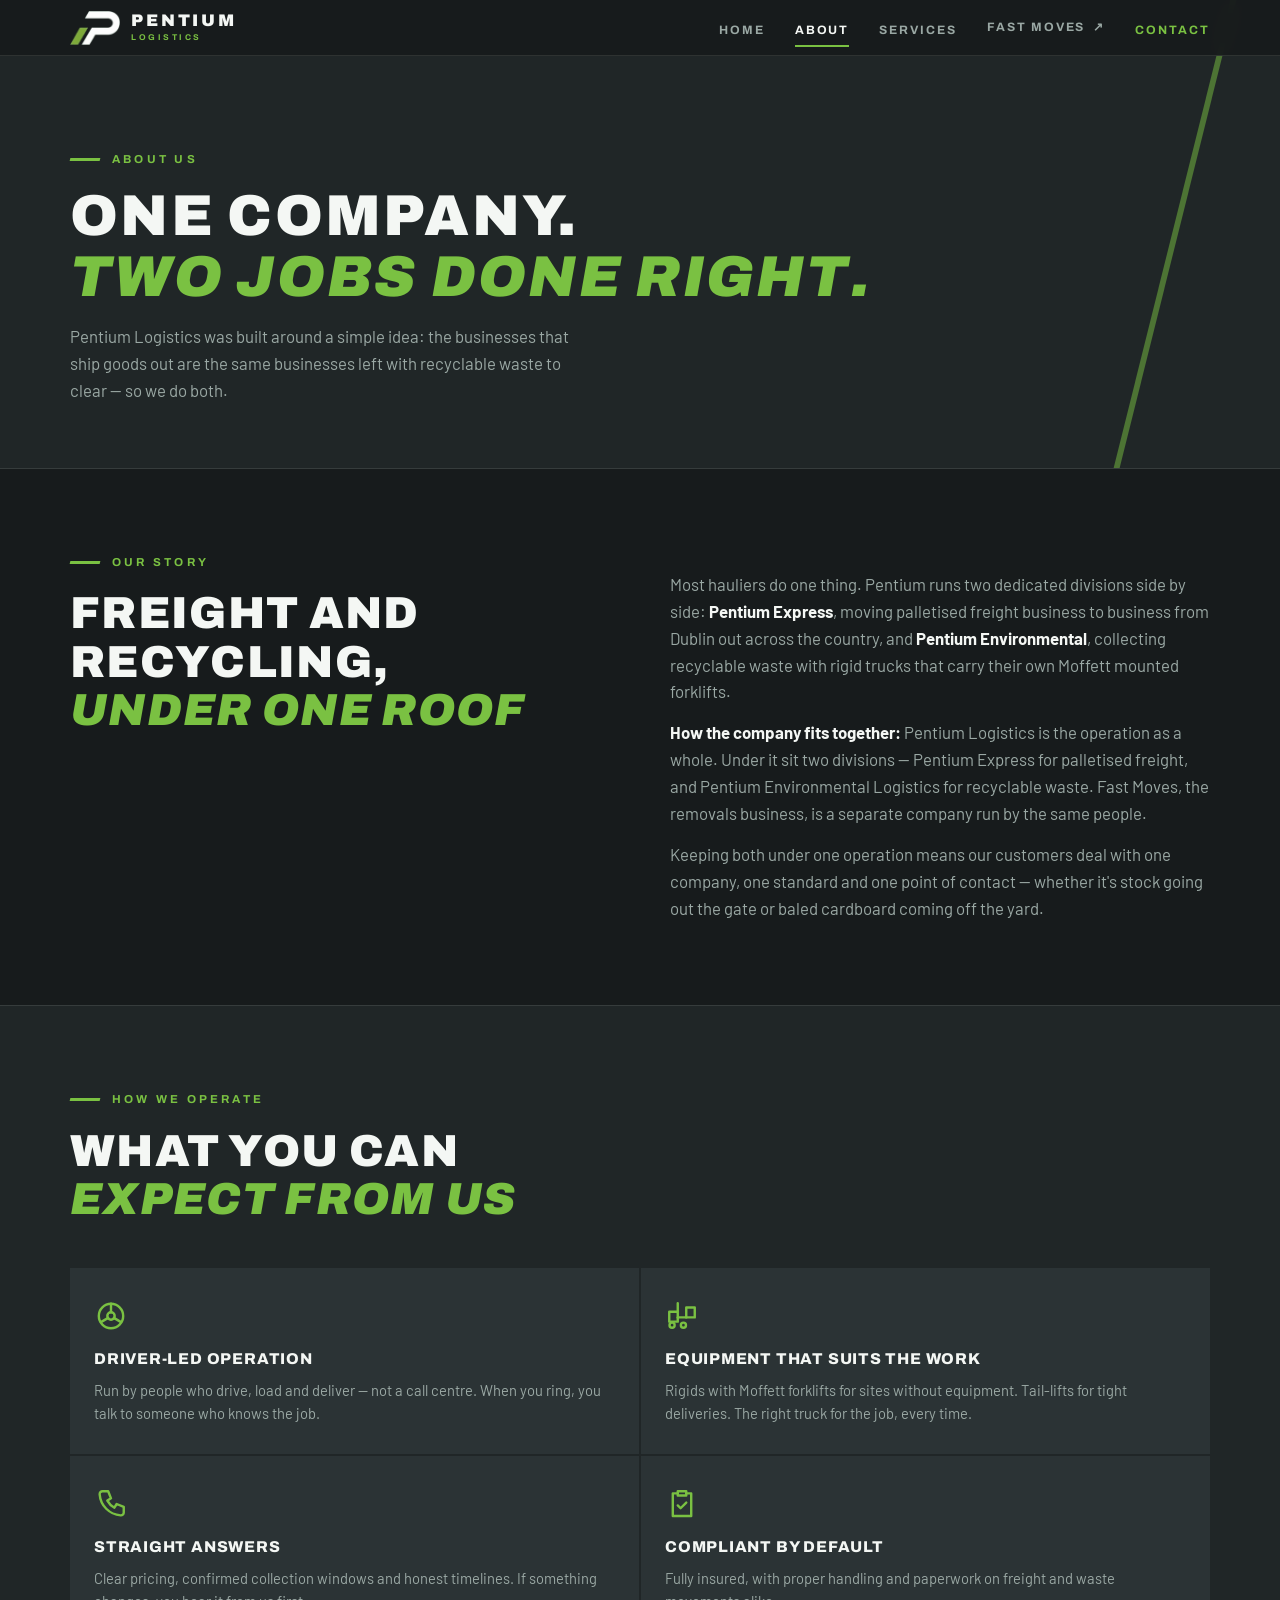
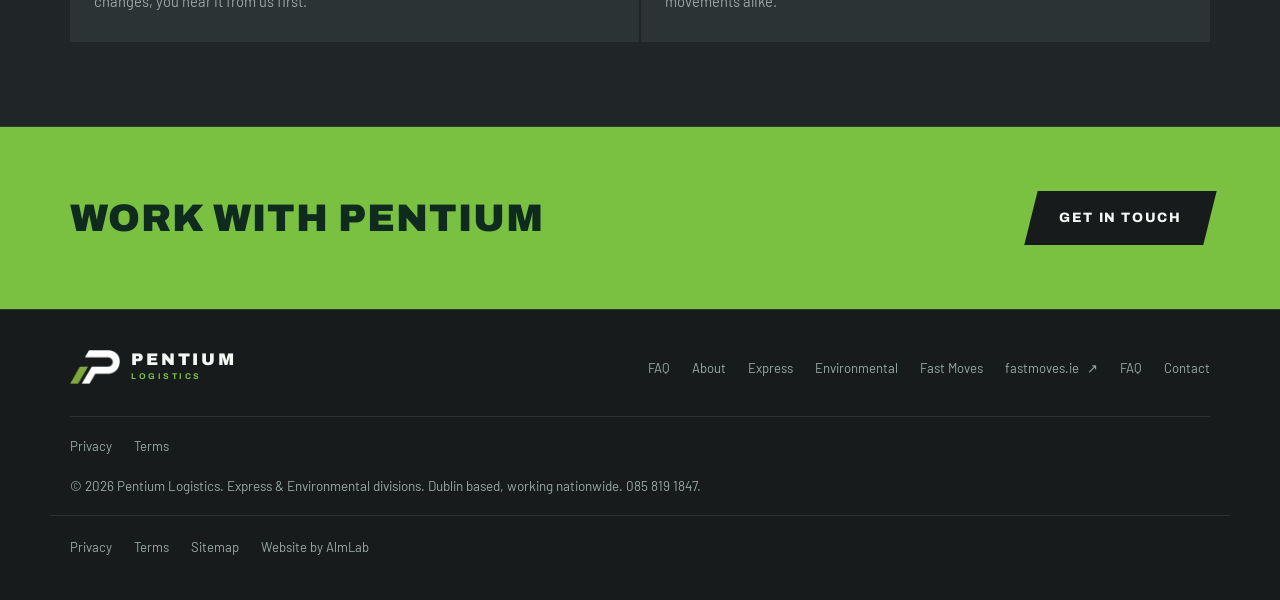
==== commit 0da7d38f: "Make the whole 'Website by AlmLab' credit one link Co-Authored-By: Claude Opus 5.5 <noreply@anthropi" ====
--- a/about.html
+++ b/about.html
@@ -149,7 +149,7 @@
       <li><a href="privacy.html">Privacy</a></li>
       <li><a href="terms.html">Terms</a></li>
       <li><a href="sitemap.xml">Sitemap</a></li>
-      <li>Website by <a href="https://almlabmarketing.com" target="_blank" rel="noopener">AlmLab</a></li>
+      <li><a href="https://almlabmarketing.com" target="_blank" rel="noopener">Website by AlmLab</a></li>
     </ul>
   </div>
 </footer>
